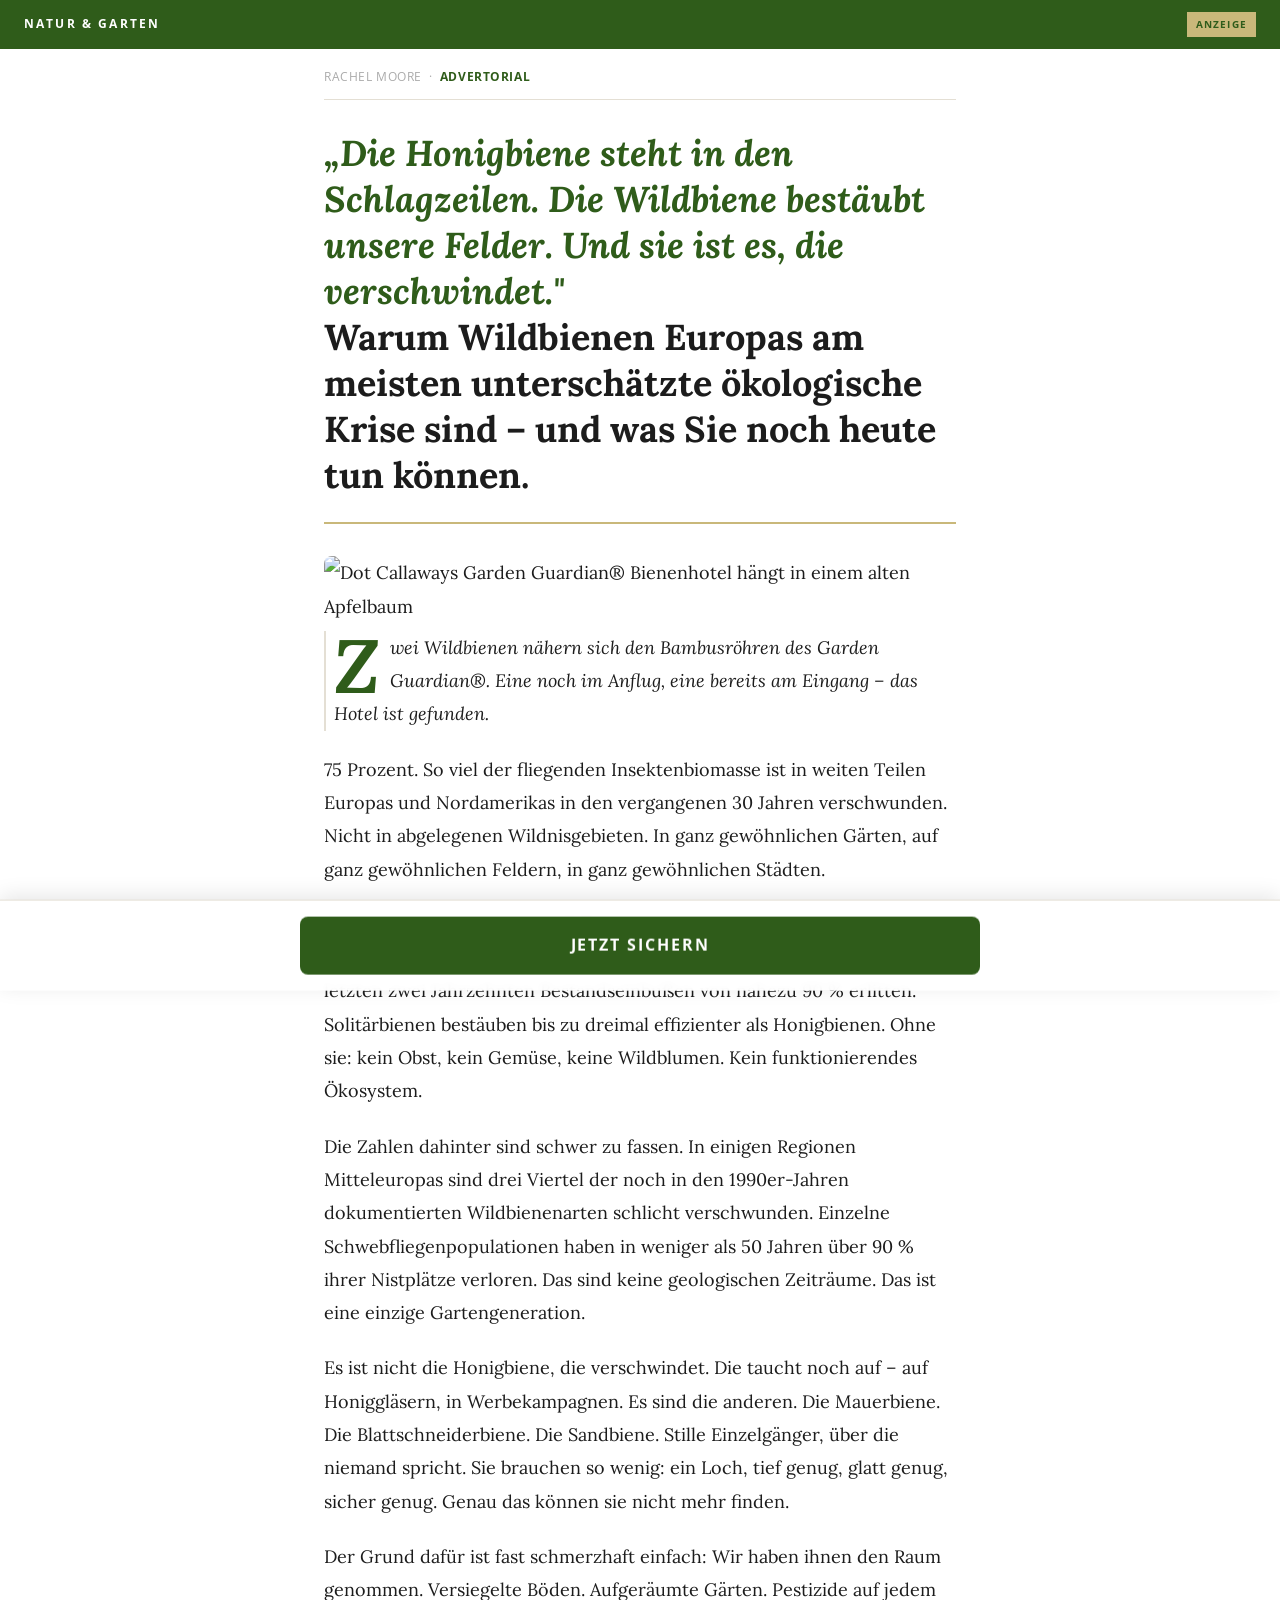
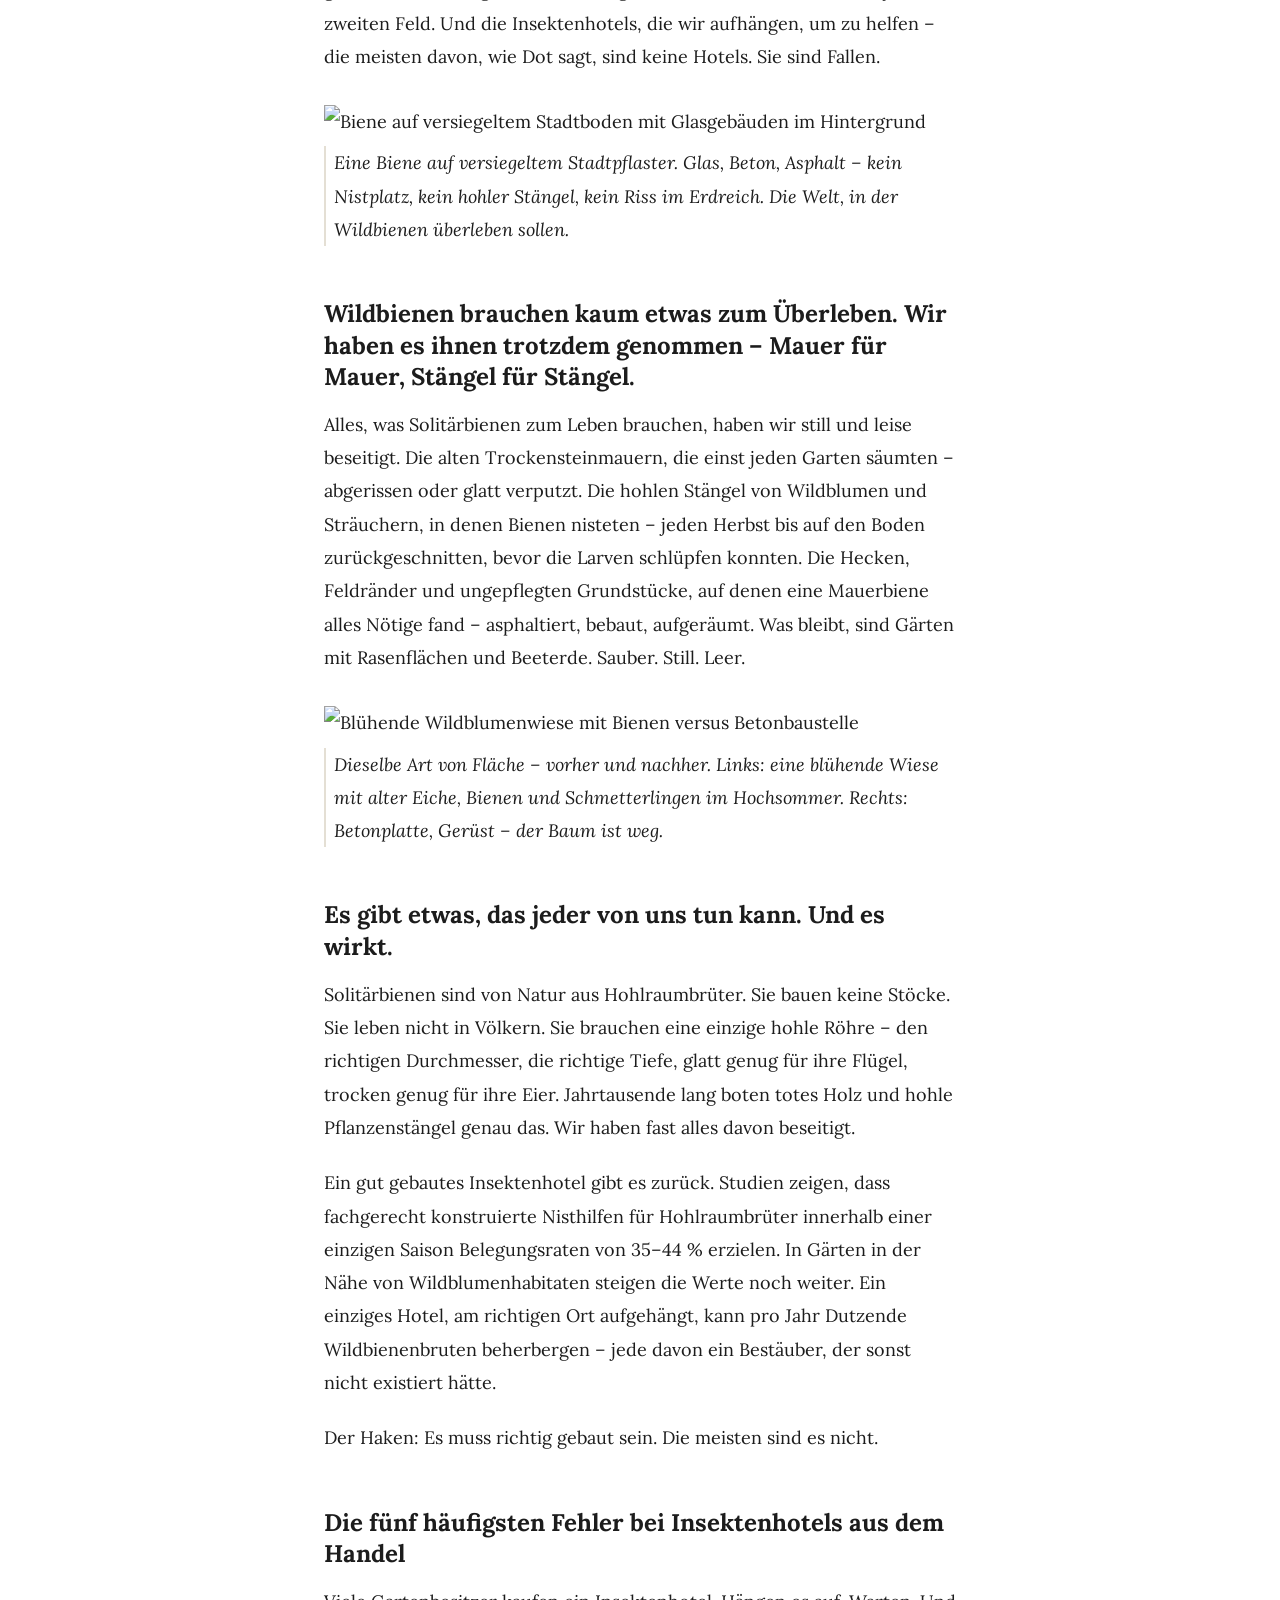
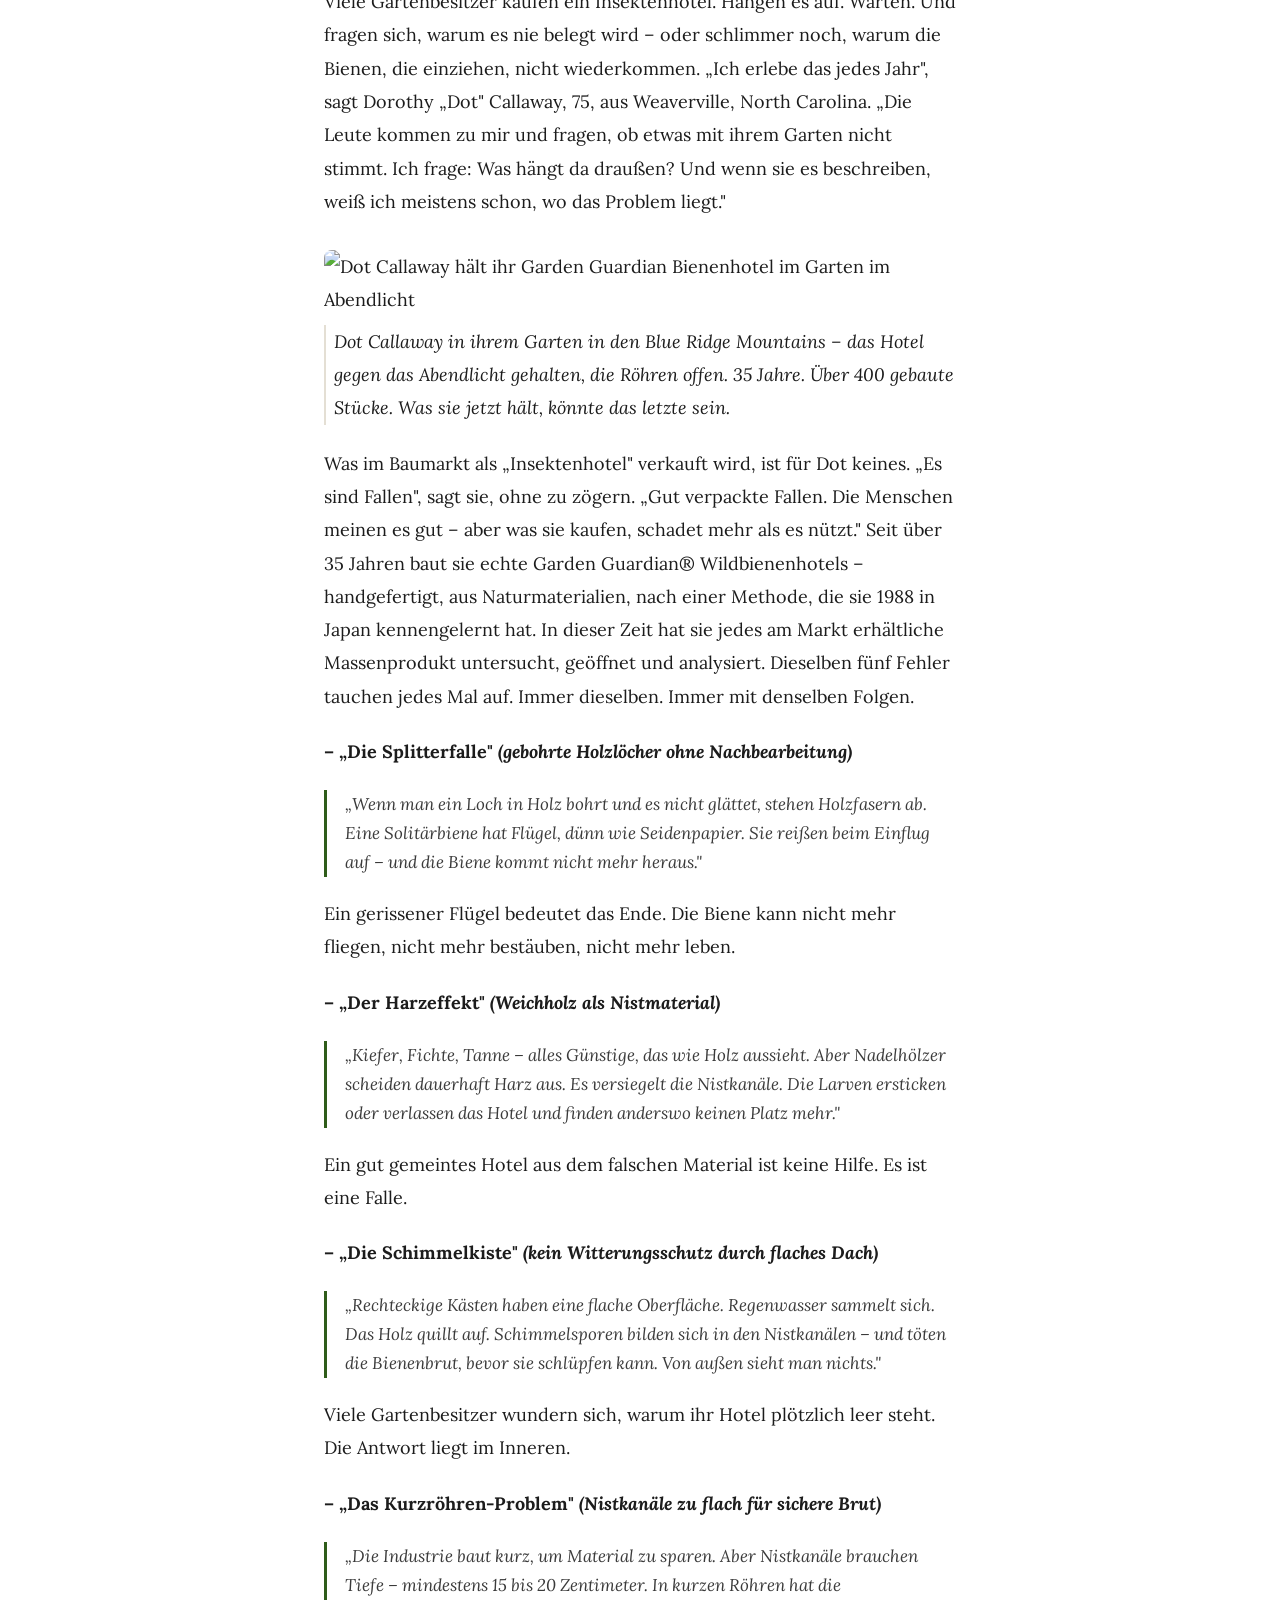
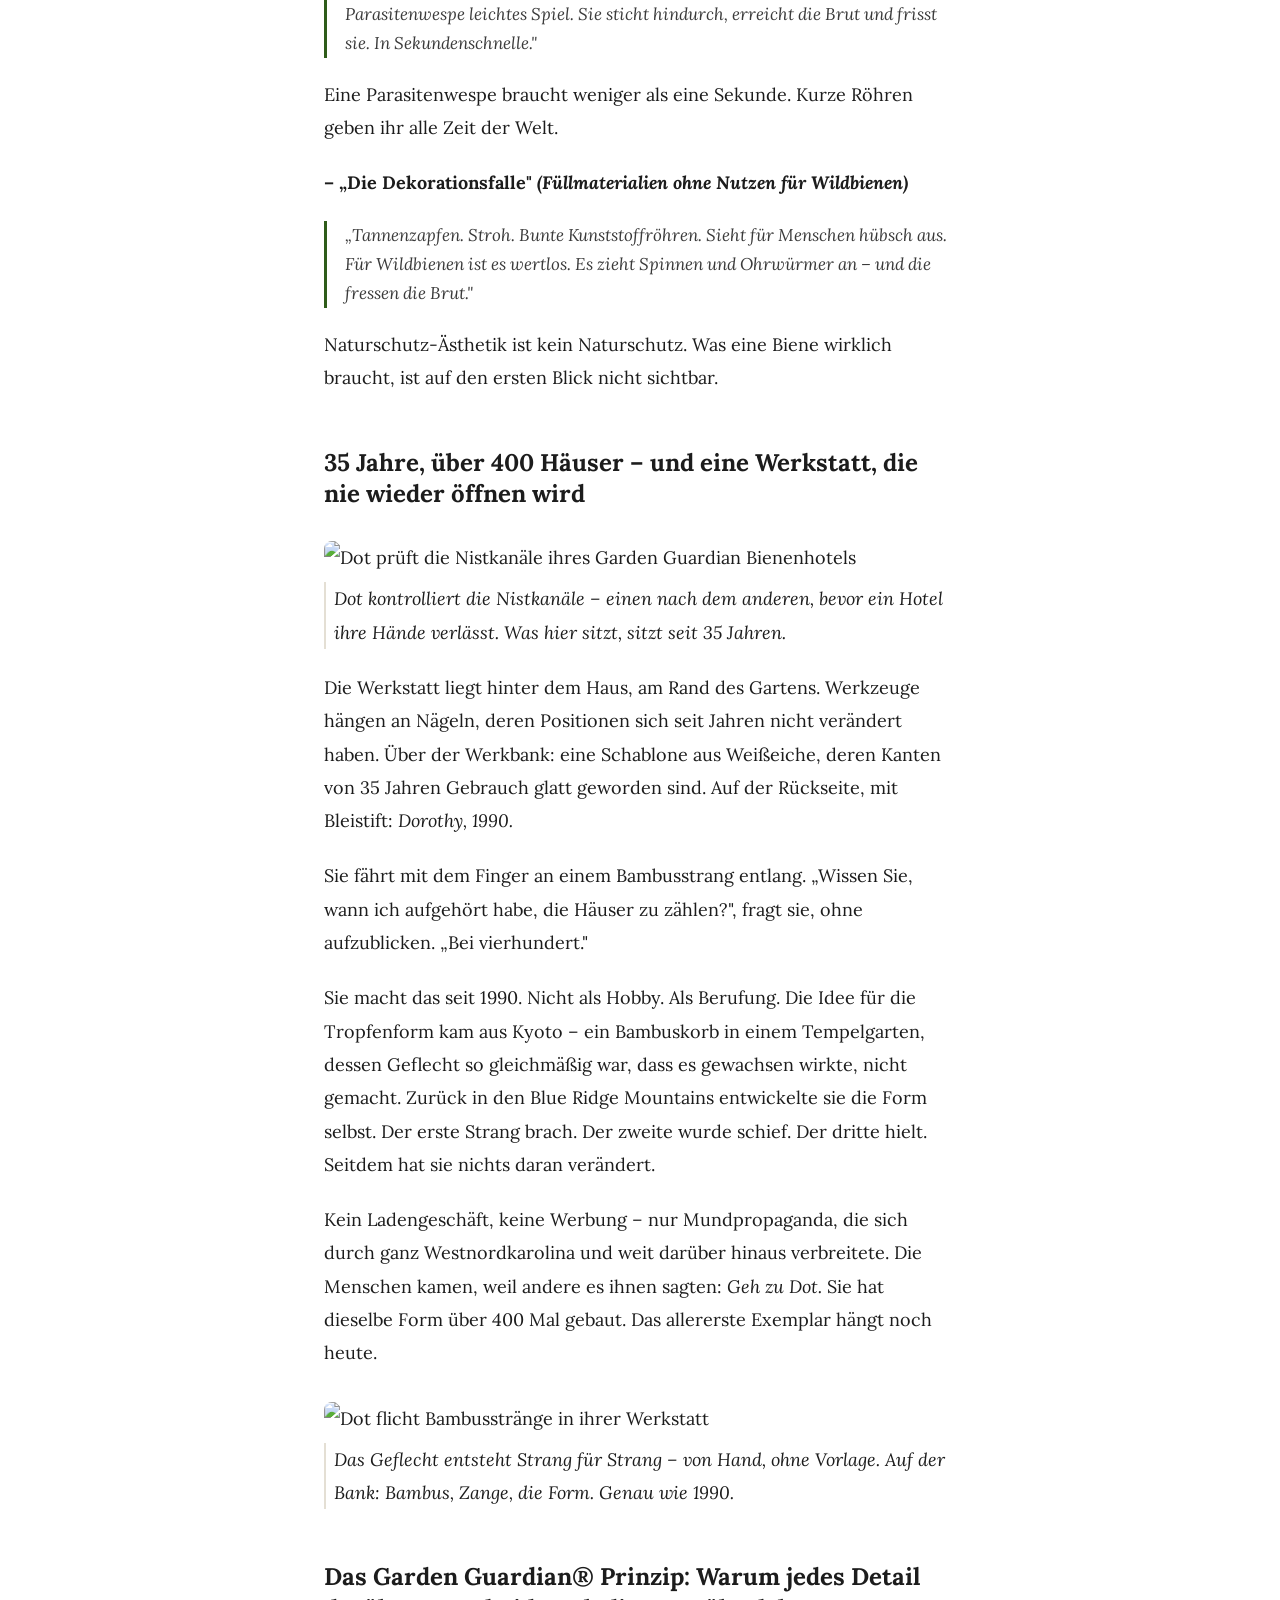
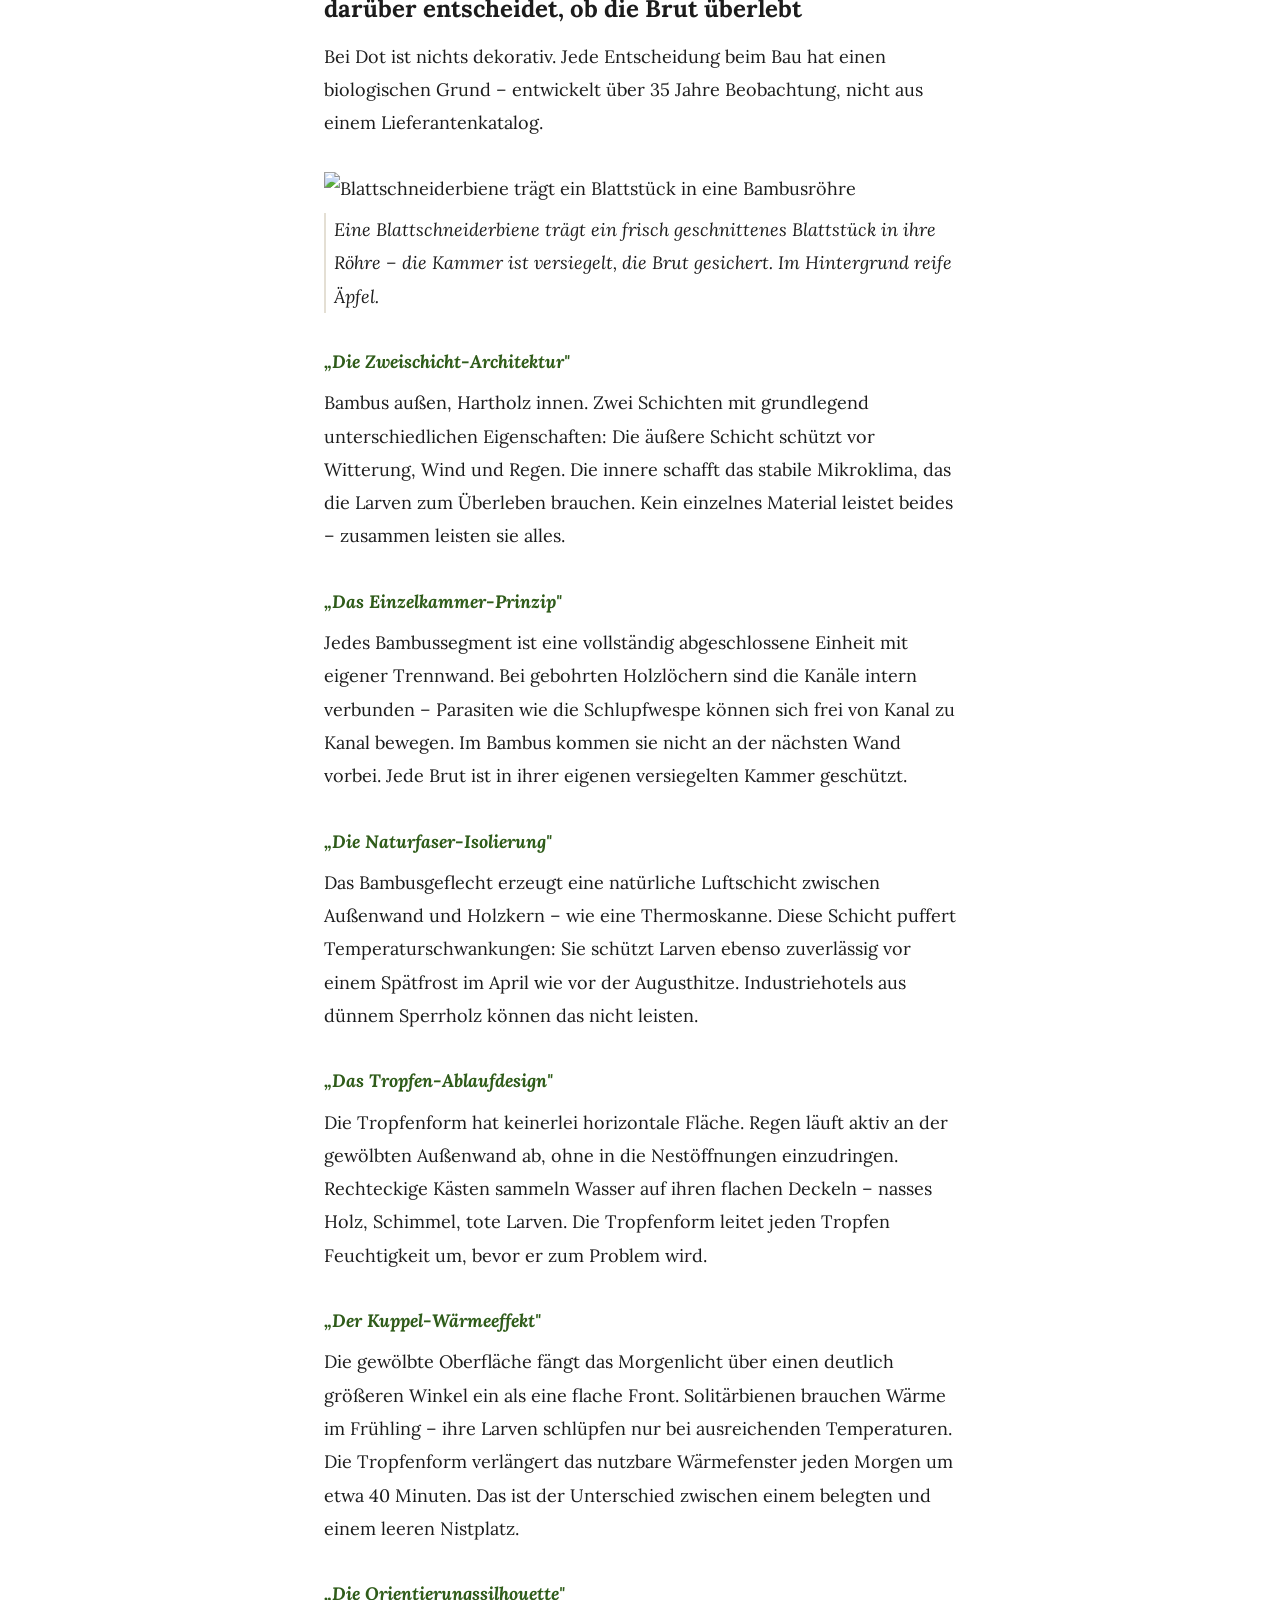
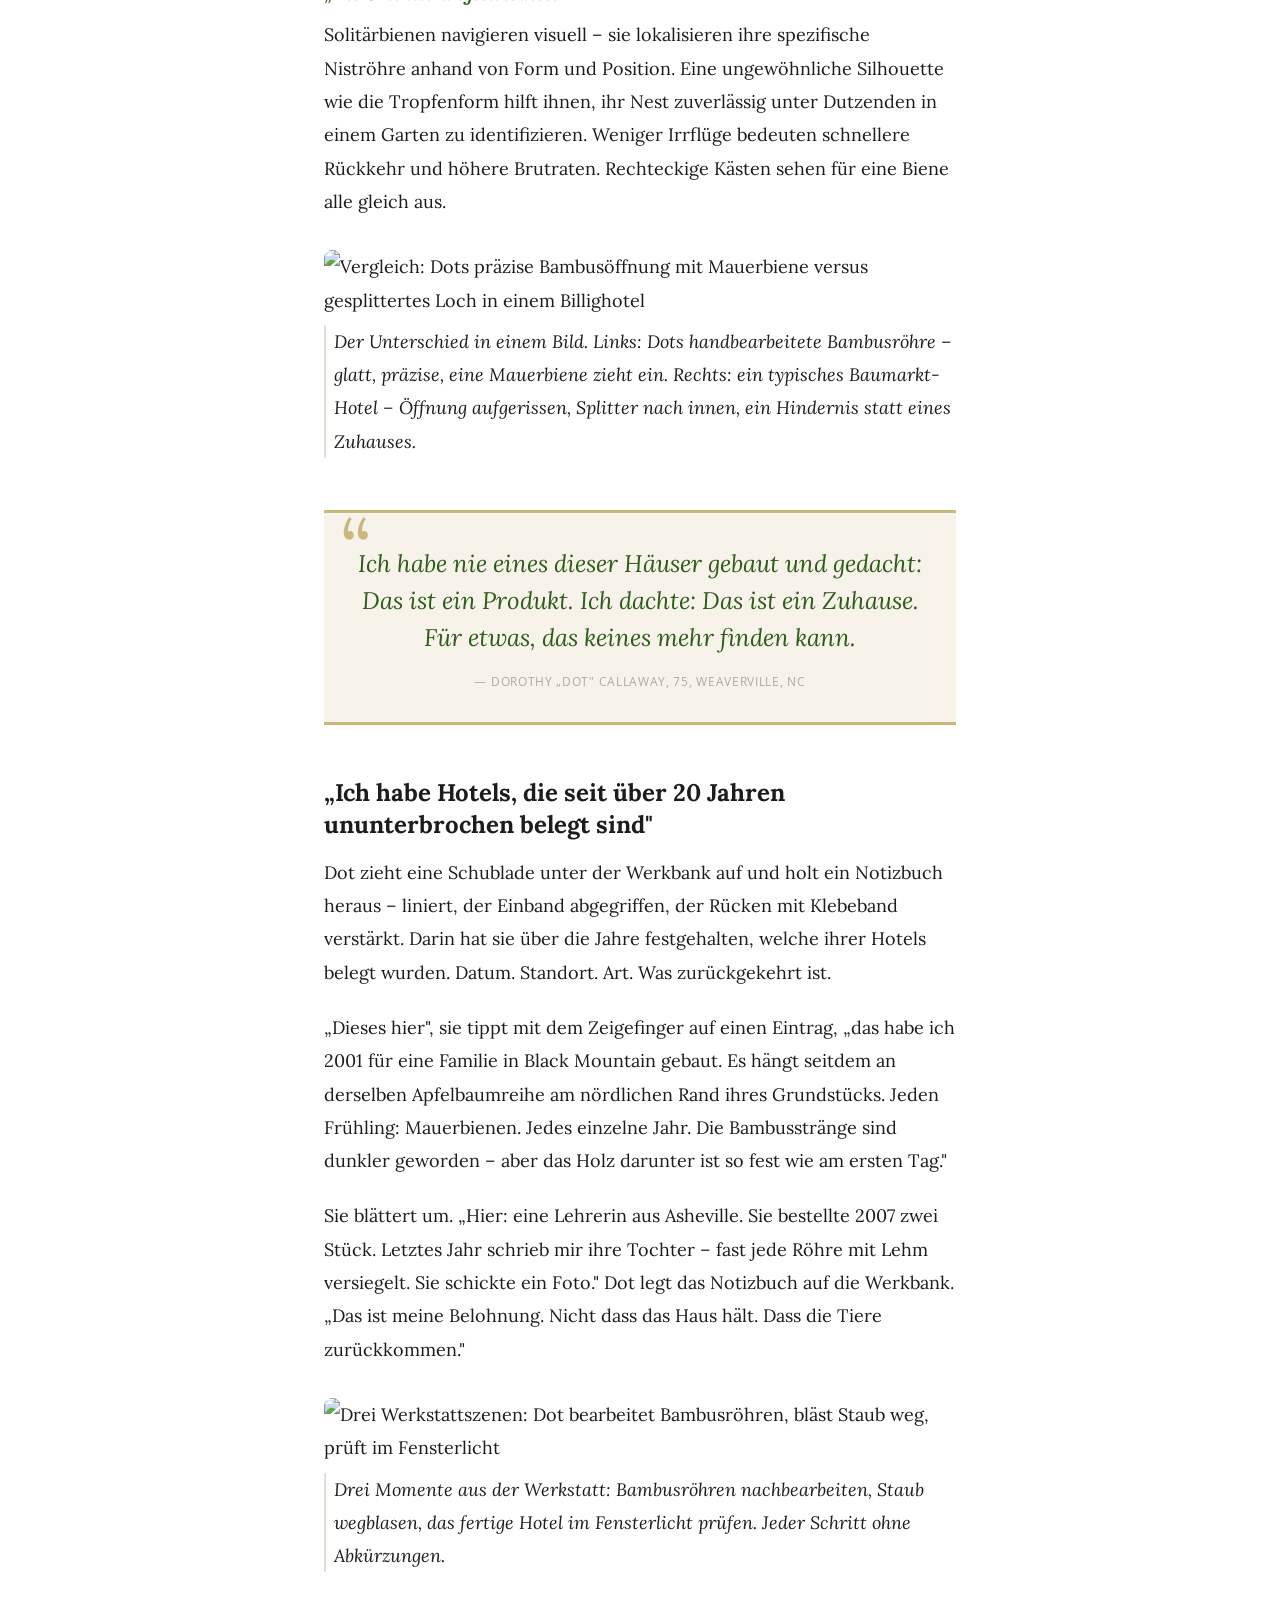
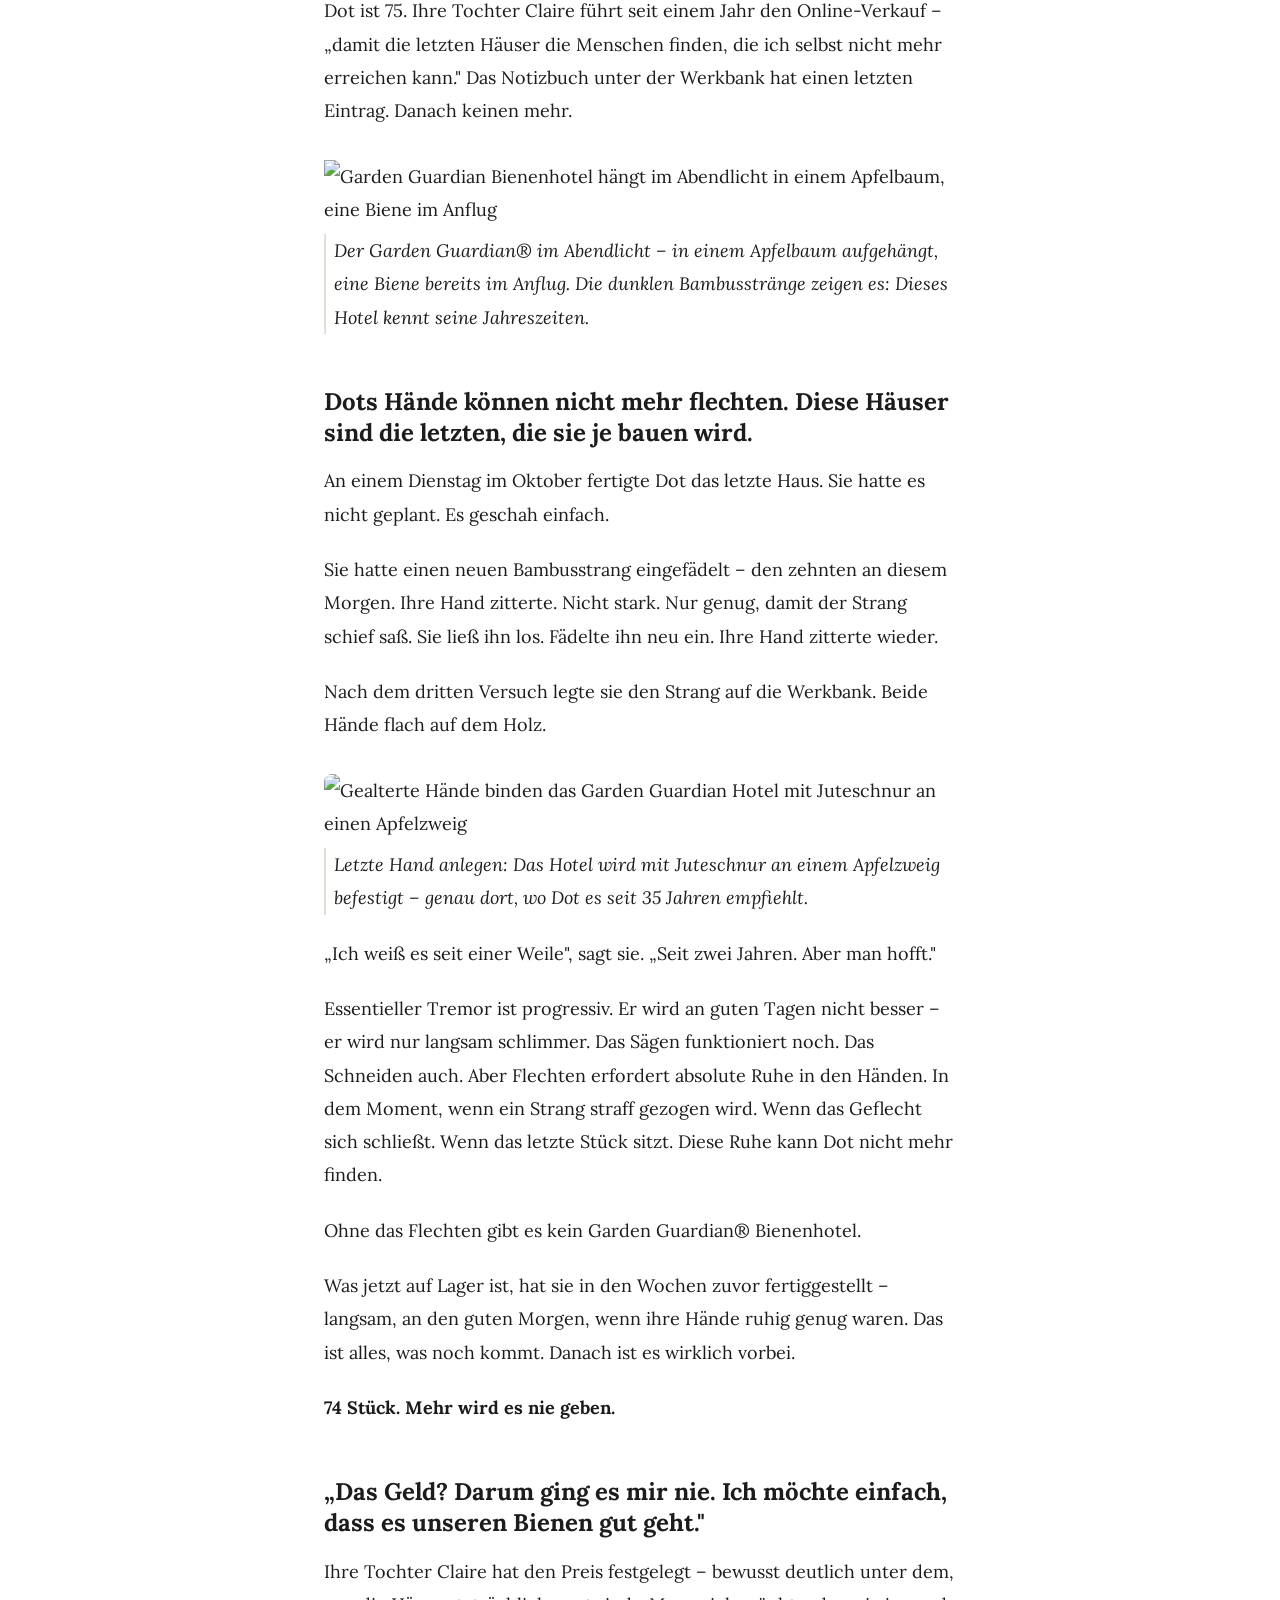
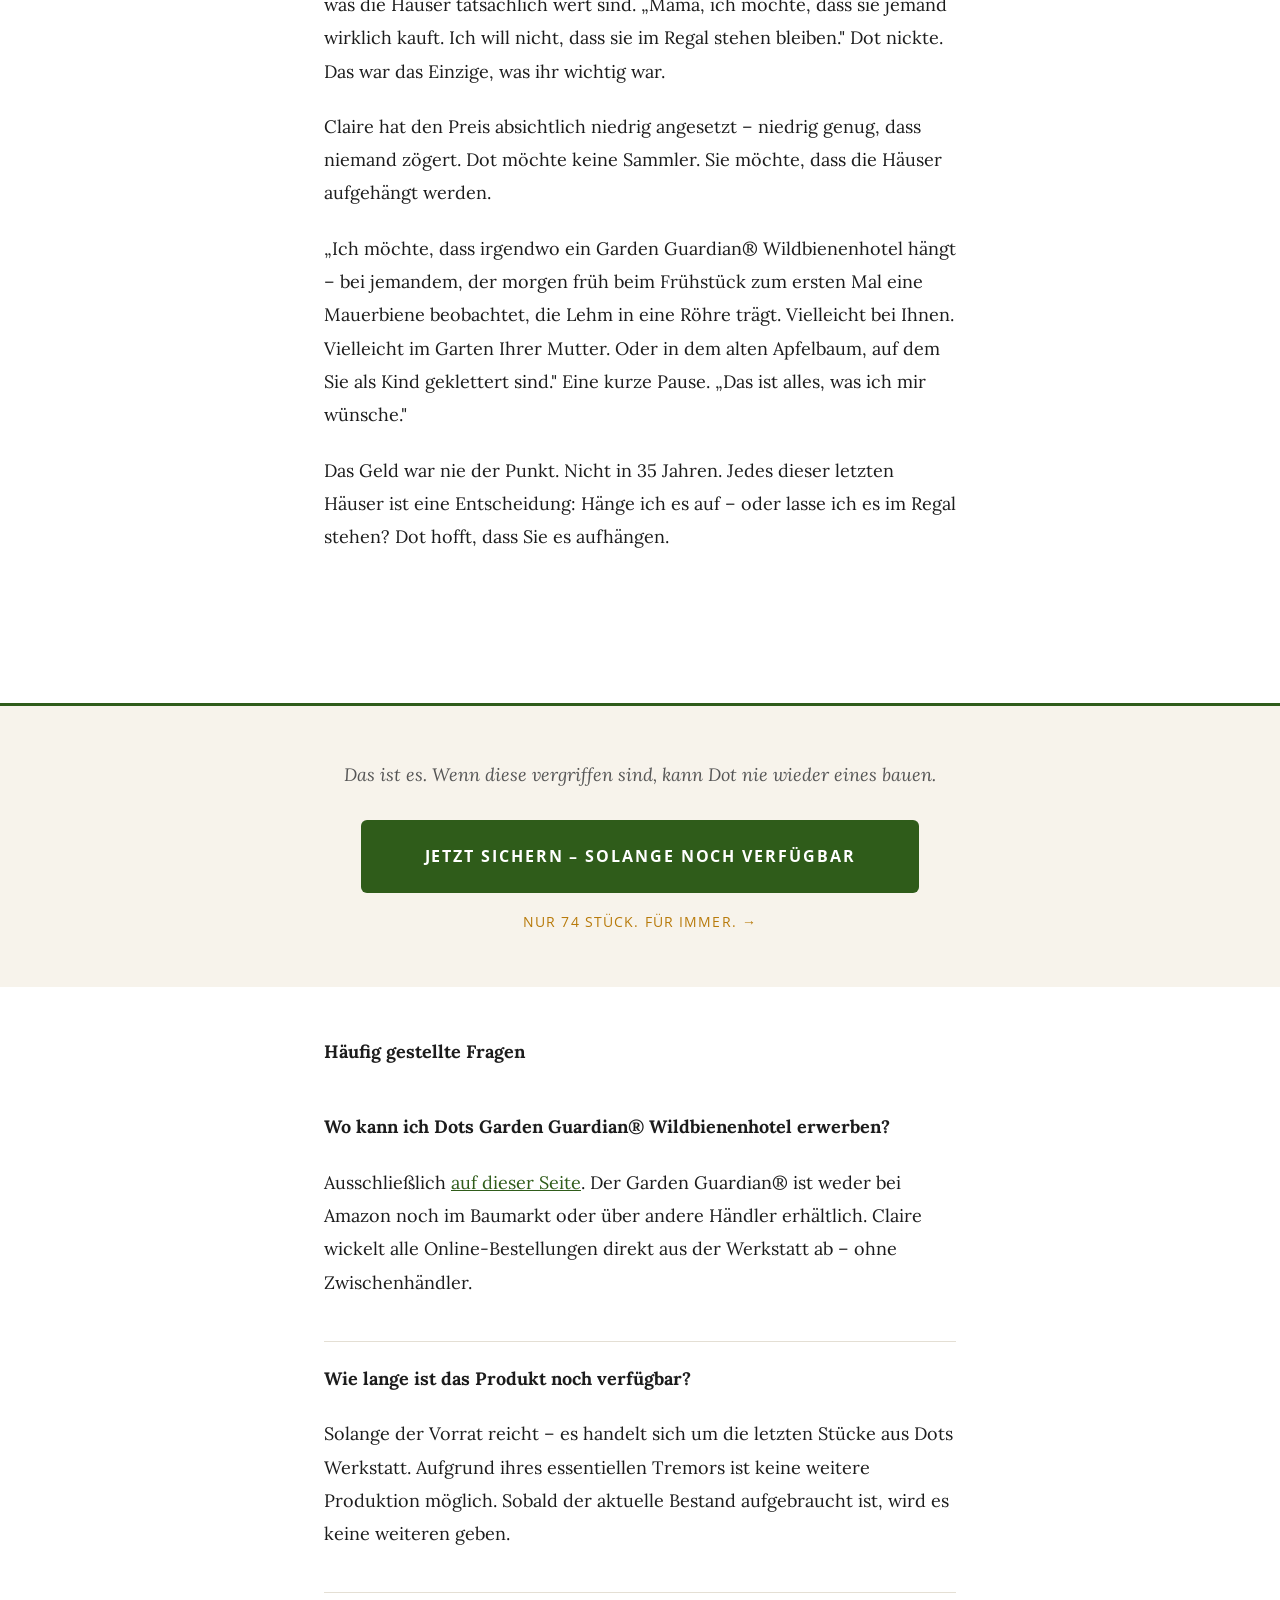
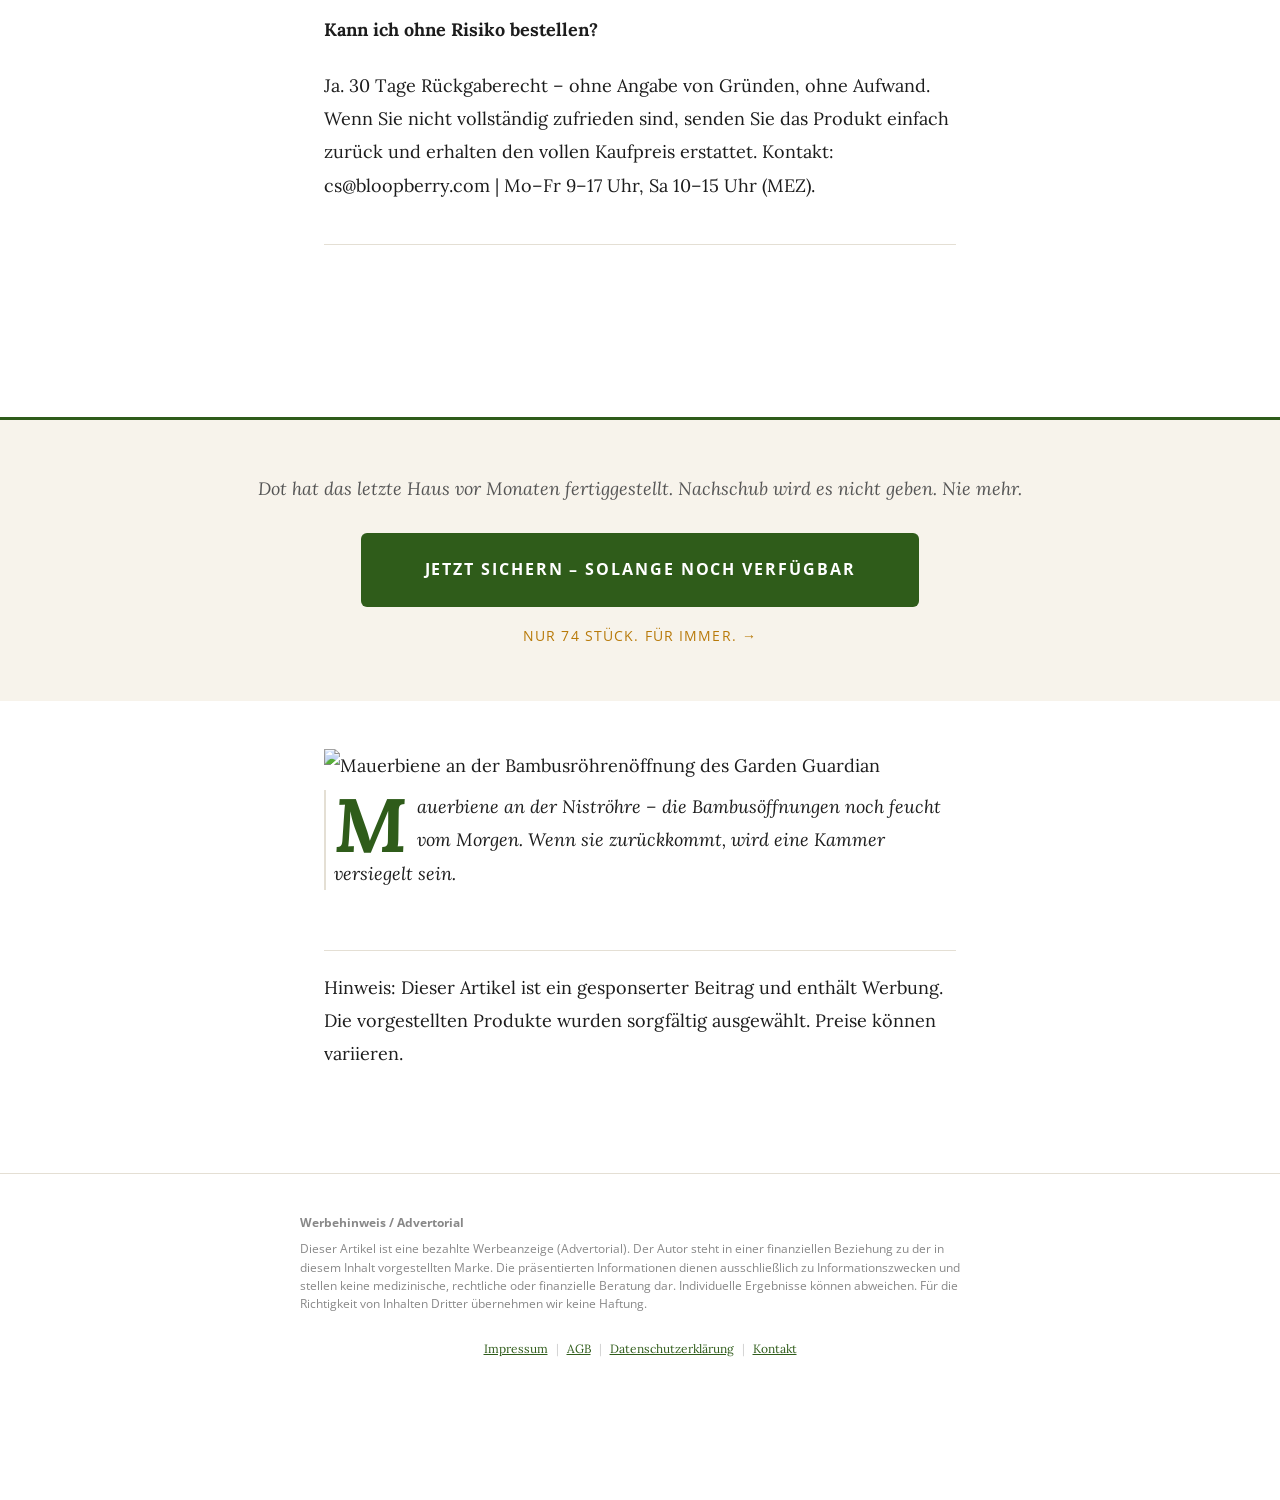
==== de.html @ 95a67bac "Create de.html" ====
<!DOCTYPE html>
<html lang="de">
<head>
  <meta charset="UTF-8">
  <meta name="viewport" content="width=device-width, initial-scale=1.0">
  <title>Dorothys Bienenhotel</title>
  <meta name="description" content="Warum Wildbienen Europas am meisten unterschätzte ökologische Krise sind – und was Sie noch heute tun können.">

  <!-- Google Fonts -->
  <link rel="preconnect" href="https://fonts.googleapis.com">
  <link rel="preconnect" href="https://fonts.gstatic.com" crossorigin>
  <link href="https://fonts.googleapis.com/css2?family=Lora:ital,wght@0,400;0,600;0,700;1,400&family=Open+Sans:wght@400;600;700&display=swap" rel="stylesheet">

  <!-- Stylesheet -->
  <link rel="stylesheet" href="css/main.css">

  <!--Optional, send client hints to get accurate device data-->
<meta http-equiv="delegate-ch" content="sec-ch-ua https://track.healthdeepinsight.com; sec-ch-ua-mobile https://track.healthdeepinsight.com; sec-ch-ua-arch https://track.healthdeepinsight.com; sec-ch-ua-model https://track.healthdeepinsight.com; sec-ch-ua-platform https://track.healthdeepinsight.com; sec-ch-ua-platform-version https://track.healthdeepinsight.com; sec-ch-ua-bitness https://track.healthdeepinsight.com; sec-ch-ua-full-version-list https://track.healthdeepinsight.com; sec-ch-ua-full-version https://track.healthdeepinsight.com" />

<!-- MaxConv Tracking Script Base Code-->
<script>!function(w,d,o,n,c){w[o]=w[o]||function(){(w[o].q=w[o].q||[]).push(arguments)};var s=d.createElement(n),t=d.getElementsByTagName(n)[0];s.async=!0;s.defer=!0;s.src="https://track.healthdeepinsight.com/t/t.js";t.parentNode.insertBefore(s,t);}(window,document,"maxconv","script");</script>
<noscript><link rel="stylesheet" href="https://track.healthdeepinsight.com/t/t.css?mc_ns=1" /></noscript>
<!-- End MaxConv Tracking Script Base Code-->
  
</head>
<body>

  <!-- Publication Header -->
  <header class="pub-header">
    <span class="pub-name">Natur &amp; Garten</span>
    <span class="pub-anzeige">Anzeige</span>
  </header>

  <!-- Main Article -->
  <article class="adv-wrap">

    <!-- Meta/Byline -->
    <div class="adv-meta">
      Rachel Moore &nbsp;·&nbsp; <span>Advertorial</span>
    </div>

    <!-- H1 Headline -->
    <h1 class="adv-h1">
      <span class="quote-part">„Die Honigbiene steht in den Schlagzeilen. Die Wildbiene bestäubt unsere Felder. Und sie ist es, die verschwindet."</span><br>
      Warum Wildbienen Europas am meisten unterschätzte ökologische Krise sind – und was Sie noch heute tun können.
    </h1>

    <!-- Hero Image -->
    <img src="images/hero.png" alt="Dot Callaways Garden Guardian® Bienenhotel hängt in einem alten Apfelbaum" class="rounded">
    <p class="img-caption">Zwei Wildbienen nähern sich den Bambusröhren des Garden Guardian®. Eine noch im Anflug, eine bereits am Eingang – das Hotel ist gefunden.</p>

    <!-- Problem Section -->
    <p>75 Prozent. So viel der fliegenden Insektenbiomasse ist in weiten Teilen Europas und Nordamerikas in den vergangenen 30 Jahren verschwunden. Nicht in abgelegenen Wildnisgebieten. In ganz gewöhnlichen Gärten, auf ganz gewöhnlichen Feldern, in ganz gewöhnlichen Städten.</p>

    <p>Fast jede vierte heimische Wildbienenart ist inzwischen vom Aussterben bedroht. Die Rostgebänderte Hummel – einst weit verbreitet – hat in den letzten zwei Jahrzehnten Bestandseinbußen von nahezu 90 % erlitten. Solitärbienen bestäuben bis zu dreimal effizienter als Honigbienen. Ohne sie: kein Obst, kein Gemüse, keine Wildblumen. Kein funktionierendes Ökosystem.</p>

    <p>Die Zahlen dahinter sind schwer zu fassen. In einigen Regionen Mitteleuropas sind drei Viertel der noch in den 1990er-Jahren dokumentierten Wildbienenarten schlicht verschwunden. Einzelne Schwebfliegenpopulationen haben in weniger als 50 Jahren über 90 % ihrer Nistplätze verloren. Das sind keine geologischen Zeiträume. Das ist eine einzige Gartengeneration.</p>

    <p>Es ist nicht die Honigbiene, die verschwindet. Die taucht noch auf – auf Honiggläsern, in Werbekampagnen. Es sind die anderen. Die Mauerbiene. Die Blattschneiderbiene. Die Sandbiene. Stille Einzelgänger, über die niemand spricht. Sie brauchen so wenig: ein Loch, tief genug, glatt genug, sicher genug. Genau das können sie nicht mehr finden.</p>

    <p>Der Grund dafür ist fast schmerzhaft einfach: Wir haben ihnen den Raum genommen. Versiegelte Böden. Aufgeräumte Gärten. Pestizide auf jedem zweiten Feld. Und die Insektenhotels, die wir aufhängen, um zu helfen – die meisten davon, wie Dot sagt, sind keine Hotels. Sie sind Fallen.</p>

    <img src="images/bee_on_pavement.png" alt="Biene auf versiegeltem Stadtboden mit Glasgebäuden im Hintergrund">
    <p class="img-caption">Eine Biene auf versiegeltem Stadtpflaster. Glas, Beton, Asphalt – kein Nistplatz, kein hohler Stängel, kein Riss im Erdreich. Die Welt, in der Wildbienen überleben sollen.</p>

    <!-- Section: Habitat Loss -->
    <h2>Wildbienen brauchen kaum etwas zum Überleben. Wir haben es ihnen trotzdem genommen – Mauer für Mauer, Stängel für Stängel.</h2>

    <p>Alles, was Solitärbienen zum Leben brauchen, haben wir still und leise beseitigt. Die alten Trockensteinmauern, die einst jeden Garten säumten – abgerissen oder glatt verputzt. Die hohlen Stängel von Wildblumen und Sträuchern, in denen Bienen nisteten – jeden Herbst bis auf den Boden zurückgeschnitten, bevor die Larven schlüpfen konnten. Die Hecken, Feldränder und ungepflegten Grundstücke, auf denen eine Mauerbiene alles Nötige fand – asphaltiert, bebaut, aufgeräumt. Was bleibt, sind Gärten mit Rasenflächen und Beeterde. Sauber. Still. Leer.</p>

    <img src="images/meadow_vs_concrete.png" alt="Blühende Wildblumenwiese mit Bienen versus Betonbaustelle">
    <p class="img-caption">Dieselbe Art von Fläche – vorher und nachher. Links: eine blühende Wiese mit alter Eiche, Bienen und Schmetterlingen im Hochsommer. Rechts: Betonplatte, Gerüst – der Baum ist weg.</p>

    <h2>Es gibt etwas, das jeder von uns tun kann. Und es wirkt.</h2>

    <p>Solitärbienen sind von Natur aus Hohlraumbrüter. Sie bauen keine Stöcke. Sie leben nicht in Völkern. Sie brauchen eine einzige hohle Röhre – den richtigen Durchmesser, die richtige Tiefe, glatt genug für ihre Flügel, trocken genug für ihre Eier. Jahrtausende lang boten totes Holz und hohle Pflanzenstängel genau das. Wir haben fast alles davon beseitigt.</p>

    <p>Ein gut gebautes Insektenhotel gibt es zurück. Studien zeigen, dass fachgerecht konstruierte Nisthilfen für Hohlraumbrüter innerhalb einer einzigen Saison Belegungsraten von 35–44 % erzielen. In Gärten in der Nähe von Wildblumenhabitaten steigen die Werte noch weiter. Ein einziges Hotel, am richtigen Ort aufgehängt, kann pro Jahr Dutzende Wildbienenbruten beherbergen – jede davon ein Bestäuber, der sonst nicht existiert hätte.</p>

    <p>Der Haken: Es muss richtig gebaut sein. Die meisten sind es nicht.</p>

    <h2>Die fünf häufigsten Fehler bei Insektenhotels aus dem Handel</h2>

    <p>Viele Gartenbesitzer kaufen ein Insektenhotel. Hängen es auf. Warten. Und fragen sich, warum es nie belegt wird – oder schlimmer noch, warum die Bienen, die einziehen, nicht wiederkommen. „Ich erlebe das jedes Jahr", sagt Dorothy „Dot" Callaway, 75, aus Weaverville, North Carolina. „Die Leute kommen zu mir und fragen, ob etwas mit ihrem Garten nicht stimmt. Ich frage: Was hängt da draußen? Und wenn sie es beschreiben, weiß ich meistens schon, wo das Problem liegt."</p>

    <img src="images/dot_with_hotel.png" alt="Dot Callaway hält ihr Garden Guardian Bienenhotel im Garten im Abendlicht" class="rounded">
    <p class="img-caption">Dot Callaway in ihrem Garten in den Blue Ridge Mountains – das Hotel gegen das Abendlicht gehalten, die Röhren offen. 35 Jahre. Über 400 gebaute Stücke. Was sie jetzt hält, könnte das letzte sein.</p>

    <p>Was im Baumarkt als „Insektenhotel" verkauft wird, ist für Dot keines. „Es sind Fallen", sagt sie, ohne zu zögern. „Gut verpackte Fallen. Die Menschen meinen es gut – aber was sie kaufen, schadet mehr als es nützt." Seit über 35 Jahren baut sie echte Garden Guardian® Wildbienenhotels – handgefertigt, aus Naturmaterialien, nach einer Methode, die sie 1988 in Japan kennengelernt hat. In dieser Zeit hat sie jedes am Markt erhältliche Massenprodukt untersucht, geöffnet und analysiert. Dieselben fünf Fehler tauchen jedes Mal auf. Immer dieselben. Immer mit denselben Folgen.</p>

    <p><strong>– „Die Splitterfalle" <em>(gebohrte Holzlöcher ohne Nachbearbeitung)</em></strong></p>
    <blockquote>„Wenn man ein Loch in Holz bohrt und es nicht glättet, stehen Holzfasern ab. Eine Solitärbiene hat Flügel, dünn wie Seidenpapier. Sie reißen beim Einflug auf – und die Biene kommt nicht mehr heraus."</blockquote>
    <p>Ein gerissener Flügel bedeutet das Ende. Die Biene kann nicht mehr fliegen, nicht mehr bestäuben, nicht mehr leben.</p>

    <p><strong>– „Der Harzeffekt" <em>(Weichholz als Nistmaterial)</em></strong></p>
    <blockquote>„Kiefer, Fichte, Tanne – alles Günstige, das wie Holz aussieht. Aber Nadelhölzer scheiden dauerhaft Harz aus. Es versiegelt die Nistkanäle. Die Larven ersticken oder verlassen das Hotel und finden anderswo keinen Platz mehr."</blockquote>
    <p>Ein gut gemeintes Hotel aus dem falschen Material ist keine Hilfe. Es ist eine Falle.</p>

    <p><strong>– „Die Schimmelkiste" <em>(kein Witterungsschutz durch flaches Dach)</em></strong></p>
    <blockquote>„Rechteckige Kästen haben eine flache Oberfläche. Regenwasser sammelt sich. Das Holz quillt auf. Schimmelsporen bilden sich in den Nistkanälen – und töten die Bienenbrut, bevor sie schlüpfen kann. Von außen sieht man nichts."</blockquote>
    <p>Viele Gartenbesitzer wundern sich, warum ihr Hotel plötzlich leer steht. Die Antwort liegt im Inneren.</p>

    <p><strong>– „Das Kurzröhren-Problem" <em>(Nistkanäle zu flach für sichere Brut)</em></strong></p>
    <blockquote>„Die Industrie baut kurz, um Material zu sparen. Aber Nistkanäle brauchen Tiefe – mindestens 15 bis 20 Zentimeter. In kurzen Röhren hat die Parasitenwespe leichtes Spiel. Sie sticht hindurch, erreicht die Brut und frisst sie. In Sekundenschnelle."</blockquote>
    <p>Eine Parasitenwespe braucht weniger als eine Sekunde. Kurze Röhren geben ihr alle Zeit der Welt.</p>

    <p><strong>– „Die Dekorationsfalle" <em>(Füllmaterialien ohne Nutzen für Wildbienen)</em></strong></p>
    <blockquote>„Tannenzapfen. Stroh. Bunte Kunststoffröhren. Sieht für Menschen hübsch aus. Für Wildbienen ist es wertlos. Es zieht Spinnen und Ohrwürmer an – und die fressen die Brut."</blockquote>
    <p>Naturschutz-Ästhetik ist kein Naturschutz. Was eine Biene wirklich braucht, ist auf den ersten Blick nicht sichtbar.</p>

    <!-- Character Introduction -->
    <h2>35 Jahre, über 400 Häuser – und eine Werkstatt, die nie wieder öffnen wird</h2>

    <img src="images/dot_inspects_tubes.png" alt="Dot prüft die Nistkanäle ihres Garden Guardian Bienenhotels" class="rounded">
    <p class="img-caption">Dot kontrolliert die Nistkanäle – einen nach dem anderen, bevor ein Hotel ihre Hände verlässt. Was hier sitzt, sitzt seit 35 Jahren.</p>

    <p>Die Werkstatt liegt hinter dem Haus, am Rand des Gartens. Werkzeuge hängen an Nägeln, deren Positionen sich seit Jahren nicht verändert haben. Über der Werkbank: eine Schablone aus Weißeiche, deren Kanten von 35 Jahren Gebrauch glatt geworden sind. Auf der Rückseite, mit Bleistift: <em>Dorothy, 1990.</em></p>

    <p>Sie fährt mit dem Finger an einem Bambusstrang entlang. „Wissen Sie, wann ich aufgehört habe, die Häuser zu zählen?", fragt sie, ohne aufzublicken. „Bei vierhundert."</p>

    <p>Sie macht das seit 1990. Nicht als Hobby. Als Berufung. Die Idee für die Tropfenform kam aus Kyoto – ein Bambuskorb in einem Tempelgarten, dessen Geflecht so gleichmäßig war, dass es gewachsen wirkte, nicht gemacht. Zurück in den Blue Ridge Mountains entwickelte sie die Form selbst. Der erste Strang brach. Der zweite wurde schief. Der dritte hielt. Seitdem hat sie nichts daran verändert.</p>

    <p>Kein Ladengeschäft, keine Werbung – nur Mundpropaganda, die sich durch ganz Westnordkarolina und weit darüber hinaus verbreitete. Die Menschen kamen, weil andere es ihnen sagten: <em>Geh zu Dot.</em> Sie hat dieselbe Form über 400 Mal gebaut. Das allererste Exemplar hängt noch heute.</p>

    <img src="images/dot_braiding.png" alt="Dot flicht Bambusstränge in ihrer Werkstatt" class="rounded">
    <p class="img-caption">Das Geflecht entsteht Strang für Strang – von Hand, ohne Vorlage. Auf der Bank: Bambus, Zange, die Form. Genau wie 1990.</p>

    <!-- Garden Guardian Principle -->
    <h2>Das Garden Guardian® Prinzip: Warum jedes Detail darüber entscheidet, ob die Brut überlebt</h2>

    <p>Bei Dot ist nichts dekorativ. Jede Entscheidung beim Bau hat einen biologischen Grund – entwickelt über 35 Jahre Beobachtung, nicht aus einem Lieferantenkatalog.</p>

    <img src="images/leafcutter_bee.png" alt="Blattschneiderbiene trägt ein Blattstück in eine Bambusröhre">
    <p class="img-caption">Eine Blattschneiderbiene trägt ein frisch geschnittenes Blattstück in ihre Röhre – die Kammer ist versiegelt, die Brut gesichert. Im Hintergrund reife Äpfel.</p>

    <h3>„Die Zweischicht-Architektur"</h3>
    <p>Bambus außen, Hartholz innen. Zwei Schichten mit grundlegend unterschiedlichen Eigenschaften: Die äußere Schicht schützt vor Witterung, Wind und Regen. Die innere schafft das stabile Mikroklima, das die Larven zum Überleben brauchen. Kein einzelnes Material leistet beides – zusammen leisten sie alles.</p>

    <h3>„Das Einzelkammer-Prinzip"</h3>
    <p>Jedes Bambussegment ist eine vollständig abgeschlossene Einheit mit eigener Trennwand. Bei gebohrten Holzlöchern sind die Kanäle intern verbunden – Parasiten wie die Schlupfwespe können sich frei von Kanal zu Kanal bewegen. Im Bambus kommen sie nicht an der nächsten Wand vorbei. Jede Brut ist in ihrer eigenen versiegelten Kammer geschützt.</p>

    <h3>„Die Naturfaser-Isolierung"</h3>
    <p>Das Bambusgeflecht erzeugt eine natürliche Luftschicht zwischen Außenwand und Holzkern – wie eine Thermoskanne. Diese Schicht puffert Temperaturschwankungen: Sie schützt Larven ebenso zuverlässig vor einem Spätfrost im April wie vor der Augusthitze. Industriehotels aus dünnem Sperrholz können das nicht leisten.</p>

    <h3>„Das Tropfen-Ablaufdesign"</h3>
    <p>Die Tropfenform hat keinerlei horizontale Fläche. Regen läuft aktiv an der gewölbten Außenwand ab, ohne in die Nestöffnungen einzudringen. Rechteckige Kästen sammeln Wasser auf ihren flachen Deckeln – nasses Holz, Schimmel, tote Larven. Die Tropfenform leitet jeden Tropfen Feuchtigkeit um, bevor er zum Problem wird.</p>

    <h3>„Der Kuppel-Wärmeeffekt"</h3>
    <p>Die gewölbte Oberfläche fängt das Morgenlicht über einen deutlich größeren Winkel ein als eine flache Front. Solitärbienen brauchen Wärme im Frühling – ihre Larven schlüpfen nur bei ausreichenden Temperaturen. Die Tropfenform verlängert das nutzbare Wärmefenster jeden Morgen um etwa 40 Minuten. Das ist der Unterschied zwischen einem belegten und einem leeren Nistplatz.</p>

    <h3>„Die Orientierungssilhouette"</h3>
    <p>Solitärbienen navigieren visuell – sie lokalisieren ihre spezifische Niströhre anhand von Form und Position. Eine ungewöhnliche Silhouette wie die Tropfenform hilft ihnen, ihr Nest zuverlässig unter Dutzenden in einem Garten zu identifizieren. Weniger Irrflüge bedeuten schnellere Rückkehr und höhere Brutraten. Rechteckige Kästen sehen für eine Biene alle gleich aus.</p>

    <img src="images/comparison_tubes.png" alt="Vergleich: Dots präzise Bambusöffnung mit Mauerbiene versus gesplittertes Loch in einem Billighotel" class="rounded">
    <p class="img-caption">Der Unterschied in einem Bild. Links: Dots handbearbeitete Bambusröhre – glatt, präzise, eine Mauerbiene zieht ein. Rechts: ein typisches Baumarkt-Hotel – Öffnung aufgerissen, Splitter nach innen, ein Hindernis statt eines Zuhauses.</p>

    <!-- Pull Quote -->
    <div class="pull-quote">
      Ich habe nie eines dieser Häuser gebaut und gedacht: Das ist ein Produkt. Ich dachte: Das ist ein Zuhause. Für etwas, das keines mehr finden kann.
      <small>— Dorothy „Dot" Callaway, 75, Weaverville, NC</small>
    </div>

    <!-- Long-term Proof -->
    <h2>„Ich habe Hotels, die seit über 20 Jahren ununterbrochen belegt sind"</h2>

    <p>Dot zieht eine Schublade unter der Werkbank auf und holt ein Notizbuch heraus – liniert, der Einband abgegriffen, der Rücken mit Klebeband verstärkt. Darin hat sie über die Jahre festgehalten, welche ihrer Hotels belegt wurden. Datum. Standort. Art. Was zurückgekehrt ist.</p>

    <p>„Dieses hier", sie tippt mit dem Zeigefinger auf einen Eintrag, „das habe ich 2001 für eine Familie in Black Mountain gebaut. Es hängt seitdem an derselben Apfelbaumreihe am nördlichen Rand ihres Grundstücks. Jeden Frühling: Mauerbienen. Jedes einzelne Jahr. Die Bambusstränge sind dunkler geworden – aber das Holz darunter ist so fest wie am ersten Tag."</p>

    <p>Sie blättert um. „Hier: eine Lehrerin aus Asheville. Sie bestellte 2007 zwei Stück. Letztes Jahr schrieb mir ihre Tochter – fast jede Röhre mit Lehm versiegelt. Sie schickte ein Foto." Dot legt das Notizbuch auf die Werkbank. „Das ist meine Belohnung. Nicht dass das Haus hält. Dass die Tiere zurückkommen."</p>

    <img src="images/three_workshop_scenes.png" alt="Drei Werkstattszenen: Dot bearbeitet Bambusröhren, bläst Staub weg, prüft im Fensterlicht" class="rounded">
    <p class="img-caption">Drei Momente aus der Werkstatt: Bambusröhren nachbearbeiten, Staub wegblasen, das fertige Hotel im Fensterlicht prüfen. Jeder Schritt ohne Abkürzungen.</p>

    <p>Dot ist 75. Ihre Tochter Claire führt seit einem Jahr den Online-Verkauf – „damit die letzten Häuser die Menschen finden, die ich selbst nicht mehr erreichen kann." Das Notizbuch unter der Werkbank hat einen letzten Eintrag. Danach keinen mehr.</p>

    <img src="images/hotel_apple_tree.png" alt="Garden Guardian Bienenhotel hängt im Abendlicht in einem Apfelbaum, eine Biene im Anflug">
    <p class="img-caption">Der Garden Guardian® im Abendlicht – in einem Apfelbaum aufgehängt, eine Biene bereits im Anflug. Die dunklen Bambusstränge zeigen es: Dieses Hotel kennt seine Jahreszeiten.</p>

    <!-- Scarcity -->
    <h2>Dots Hände können nicht mehr flechten. Diese Häuser sind die letzten, die sie je bauen wird.</h2>

    <p>An einem Dienstag im Oktober fertigte Dot das letzte Haus. Sie hatte es nicht geplant. Es geschah einfach.</p>

    <p>Sie hatte einen neuen Bambusstrang eingefädelt – den zehnten an diesem Morgen. Ihre Hand zitterte. Nicht stark. Nur genug, damit der Strang schief saß. Sie ließ ihn los. Fädelte ihn neu ein. Ihre Hand zitterte wieder.</p>

    <p>Nach dem dritten Versuch legte sie den Strang auf die Werkbank. Beide Hände flach auf dem Holz.</p>

    <img src="images/hands_tying_jute.png" alt="Gealterte Hände binden das Garden Guardian Hotel mit Juteschnur an einen Apfelzweig" class="rounded">
    <p class="img-caption">Letzte Hand anlegen: Das Hotel wird mit Juteschnur an einem Apfelzweig befestigt – genau dort, wo Dot es seit 35 Jahren empfiehlt.</p>

    <p>„Ich weiß es seit einer Weile", sagt sie. „Seit zwei Jahren. Aber man hofft."</p>

    <p>Essentieller Tremor ist progressiv. Er wird an guten Tagen nicht besser – er wird nur langsam schlimmer. Das Sägen funktioniert noch. Das Schneiden auch. Aber Flechten erfordert absolute Ruhe in den Händen. In dem Moment, wenn ein Strang straff gezogen wird. Wenn das Geflecht sich schließt. Wenn das letzte Stück sitzt. Diese Ruhe kann Dot nicht mehr finden.</p>

    <p>Ohne das Flechten gibt es kein Garden Guardian® Bienenhotel.</p>

    <p>Was jetzt auf Lager ist, hat sie in den Wochen zuvor fertiggestellt – langsam, an den guten Morgen, wenn ihre Hände ruhig genug waren. Das ist alles, was noch kommt. Danach ist es wirklich vorbei.</p>

    <p><strong>74 Stück. Mehr wird es nie geben.</strong></p>

    <!-- Not About Money -->
    <h2>„Das Geld? Darum ging es mir nie. Ich möchte einfach, dass es unseren Bienen gut geht."</h2>

    <p>Ihre Tochter Claire hat den Preis festgelegt – bewusst deutlich unter dem, was die Häuser tatsächlich wert sind. „Mama, ich möchte, dass sie jemand wirklich kauft. Ich will nicht, dass sie im Regal stehen bleiben." Dot nickte. Das war das Einzige, was ihr wichtig war.</p>

    <p>Claire hat den Preis absichtlich niedrig angesetzt – niedrig genug, dass niemand zögert. Dot möchte keine Sammler. Sie möchte, dass die Häuser aufgehängt werden.</p>

    <p>„Ich möchte, dass irgendwo ein Garden Guardian® Wildbienenhotel hängt – bei jemandem, der morgen früh beim Frühstück zum ersten Mal eine Mauerbiene beobachtet, die Lehm in eine Röhre trägt. Vielleicht bei Ihnen. Vielleicht im Garten Ihrer Mutter. Oder in dem alten Apfelbaum, auf dem Sie als Kind geklettert sind." Eine kurze Pause. „Das ist alles, was ich mir wünsche."</p>

    <p>Das Geld war nie der Punkt. Nicht in 35 Jahren. Jedes dieser letzten Häuser ist eine Entscheidung: Hänge ich es auf – oder lasse ich es im Regal stehen? Dot hofft, dass Sie es aufhängen.</p>

  </article>

  <!-- CTA Block #1 -->
  <div class="cta-block">
    <p class="cta-intro">Das ist es. Wenn diese vergriffen sind, kann Dot nie wieder eines bauen.</p>
    <a href="https://track.healthdeepinsight.com/click" class="cta-btn">Jetzt sichern – solange noch verfügbar</a>
    <span class="cta-sub">Nur 74 Stück. Für immer. →</span>
  </div>

  <!-- FAQ Section -->
  <article class="adv-wrap">
    <div class="faq">
      <p class="faq-title">Häufig gestellte Fragen</p>

      <div class="faq-item">
        <p class="faq-q">Wo kann ich Dots Garden Guardian® Wildbienenhotel erwerben?</p>
        <p class="faq-a">Ausschließlich <a href="https://track.healthdeepinsight.com/click">auf dieser Seite</a>. Der Garden Guardian® ist weder bei Amazon noch im Baumarkt oder über andere Händler erhältlich. Claire wickelt alle Online-Bestellungen direkt aus der Werkstatt ab – ohne Zwischenhändler.</p>
      </div>

      <div class="faq-item">
        <p class="faq-q">Wie lange ist das Produkt noch verfügbar?</p>
        <p class="faq-a">Solange der Vorrat reicht – es handelt sich um die letzten Stücke aus Dots Werkstatt. Aufgrund ihres essentiellen Tremors ist keine weitere Produktion möglich. Sobald der aktuelle Bestand aufgebraucht ist, wird es keine weiteren geben.</p>
      </div>

      <div class="faq-item">
        <p class="faq-q">Kann ich ohne Risiko bestellen?</p>
        <p class="faq-a">Ja. 30 Tage Rückgaberecht – ohne Angabe von Gründen, ohne Aufwand. Wenn Sie nicht vollständig zufrieden sind, senden Sie das Produkt einfach zurück und erhalten den vollen Kaufpreis erstattet. Kontakt: cs@bloopberry.com  |  Mo–Fr 9–17 Uhr, Sa 10–15 Uhr (MEZ).</p>
      </div>
    </div>
  </article>

  <!-- CTA Block #2 -->
  <div class="cta-block">
    <p class="cta-intro">Dot hat das letzte Haus vor Monaten fertiggestellt. Nachschub wird es nicht geben. Nie mehr.</p>
    <a href="https://track.healthdeepinsight.com/click" class="cta-btn">Jetzt sichern – solange noch verfügbar</a>
    <span class="cta-sub">Nur 74 Stück. Für immer. →</span>
  </div>

  <!-- Final Image -->
  <article class="adv-wrap">
    <img src="images/mason_bee_damp_tube.png" alt="Mauerbiene an der Bambusröhrenöffnung des Garden Guardian">
    <p class="img-caption">Mauerbiene an der Niströhre – die Bambusöffnungen noch feucht vom Morgen. Wenn sie zurückkommt, wird eine Kammer versiegelt sein.</p>

    <div class="disclaimer">
      <p>Hinweis: Dieser Artikel ist ein gesponserter Beitrag und enthält Werbung. Die vorgestellten Produkte wurden sorgfältig ausgewählt. Preise können variieren.</p>
    </div>
  </article>

  <!-- Footer -->
  <footer class="advertorial-footer">
    <div class="advertorial-footer__disclaimer">
      <strong>Werbehinweis / Advertorial</strong>
      Dieser Artikel ist eine bezahlte Werbeanzeige (Advertorial). Der Autor steht in einer finanziellen Beziehung zu der in diesem Inhalt vorgestellten Marke. Die präsentierten Informationen dienen ausschließlich zu Informationszwecken und stellen keine medizinische, rechtliche oder finanzielle Beratung dar. Individuelle Ergebnisse können abweichen. Für die Richtigkeit von Inhalten Dritter übernehmen wir keine Haftung.
    </div>
    <nav class="advertorial-footer__links">
      <a href="https://craft-folk.com/policies/contact-information" target="_blank" rel="noopener">Impressum</a>
      <span aria-hidden="true">|</span>
      <a href="https://craft-folk.com/policies/terms-of-service" target="_blank" rel="noopener">AGB</a>
      <span aria-hidden="true">|</span>
      <a href="https://craft-folk.com/policies/privacy-policy" target="_blank" rel="noopener">Datenschutzerklärung</a>
      <span aria-hidden="true">|</span>
      <a href="https://craft-folk.com/pages/contact" target="_blank" rel="noopener">Kontakt</a>
    </nav>
  </footer>

  <!-- Floating CTA -->
  <div class="floating-cta hidden">
    <a href="https://track.healthdeepinsight.com/click">JETZT SICHERN</a>
  </div>

  <!-- Noscript for tracking -->
  <noscript><link rel="stylesheet" href="//track.healthdeepinsight.com/t/t.css?mc_ns=1" /></noscript>

  <!-- JavaScript -->
  <script src="js/index.js"></script>

</body>
</html>
---- css/main.css ----
/* ===== COLOR PALETTE ===== */
:root {
  --forest-green: #2f5c1a;
  --amber: #b87a0a;
  --cream: #f7f3eb;
  --gold-line: #c9b87a;
  --text-dark: #1c1c1c;
  --gray-medium: #888;
  --gray-light: #aaa;
  --border-light: #e4dfd4;
}

/* ===== RESET & BASE ===== */
*, *::before, *::after { box-sizing: border-box; margin: 0; padding: 0; }

html { font-size: 62.5%; }

body {
  font-family: 'Lora', Georgia, serif;
  font-size: 1.8rem;
  line-height: 1.85;
  color: var(--text-dark);
  background: #ffffff;
  padding-bottom: 100px;
}

/* ===== FONTS ===== */
.font-serif { font-family: 'Lora', Georgia, serif; }
.font-sans { font-family: 'Open Sans', sans-serif; }

/* ===== PUBLICATION HEADER ===== */
.pub-header {
  background: var(--forest-green);
  padding: 12px 24px;
  display: flex;
  justify-content: space-between;
  align-items: center;
}

.pub-name {
  font-family: 'Open Sans', sans-serif;
  font-size: 12px;
  font-weight: 700;
  letter-spacing: 0.18em;
  text-transform: uppercase;
  color: #ffffff;
}

.pub-anzeige {
  font-family: 'Open Sans', sans-serif;
  font-size: 10px;
  font-weight: 700;
  letter-spacing: 0.12em;
  text-transform: uppercase;
  color: var(--forest-green);
  background: var(--gold-line);
  padding: 3px 9px;
}

/* ===== ARTICLE WRAPPER ===== */
.adv-wrap {
  max-width: 680px;
  margin: 0 auto;
  padding: 0 24px 80px;
  font-family: 'Lora', Georgia, serif;
  font-size: 18px;
  line-height: 1.85;
  color: var(--text-dark);
  background: #ffffff;
}

/* ===== META / BYLINE ===== */
.adv-meta {
  font-family: 'Open Sans', sans-serif;
  font-size: 11.5px;
  color: var(--gray-light);
  padding: 20px 0 14px;
  letter-spacing: 0.05em;
  text-transform: uppercase;
  border-bottom: 1px solid var(--border-light);
  margin-bottom: 30px;
  line-height: 1.4;
}

.adv-meta span {
  color: var(--forest-green);
  font-weight: 700;
}

/* ===== H1 ===== */
.adv-h1 {
  font-family: 'Lora', Georgia, serif;
  font-size: clamp(24px, 4vw, 36px);
  font-weight: 700;
  line-height: 1.28;
  color: var(--text-dark);
  margin-bottom: 24px;
  padding-bottom: 24px;
  border-bottom: 2px solid var(--gold-line);
}

.adv-h1 .quote-part {
  font-style: italic;
  color: var(--forest-green);
}

/* ===== DROP CAP ===== */
.adv-wrap > p:first-of-type::first-letter {
  font-family: 'Lora', Georgia, serif;
  font-size: 4.2em;
  font-weight: 700;
  color: var(--forest-green);
  float: left;
  line-height: 0.78;
  margin: 6px 10px 0 0;
}

/* ===== BODY TEXT ===== */
.adv-wrap p {
  margin-bottom: 22px;
  font-family: 'Lora', Georgia, serif;
  font-size: 18px;
  line-height: 1.85;
  color: var(--text-dark);
}

/* ===== H2 ===== */
.adv-wrap h2 {
  font-family: 'Lora', Georgia, serif;
  font-size: clamp(19px, 2.8vw, 24px);
  font-weight: 700;
  color: var(--text-dark);
  margin: 52px 0 16px;
  line-height: 1.3;
}

/* ===== H3 ===== */
.adv-wrap h3 {
  font-family: 'Lora', Georgia, serif;
  font-size: 18px;
  font-weight: 700;
  color: var(--forest-green);
  margin: 32px 0 8px;
  font-style: italic;
}

/* ===== IMAGES ===== */
.adv-wrap img {
  width: 100%;
  display: block;
  margin: 32px 0 8px;
  max-width: 100%;
  height: auto;
}

.adv-wrap img.rounded {
  border-radius: 8px;
}

.img-caption {
  font-family: 'Open Sans', sans-serif;
  font-size: 12px;
  color: var(--gray-light);
  font-style: italic;
  margin-bottom: 28px;
  border-left: 2px solid var(--border-light);
  padding-left: 8px;
  line-height: 1.5;
}

/* ===== PULL QUOTE ===== */
.pull-quote {
  margin: 52px 0;
  padding: 32px 20px;
  background: var(--cream);
  border-top: 3px solid var(--gold-line);
  border-bottom: 3px solid var(--gold-line);
  font-family: 'Lora', Georgia, serif;
  font-style: italic;
  font-size: clamp(19px, 2.8vw, 24px);
  color: var(--forest-green);
  line-height: 1.55;
  text-align: center;
  position: relative;
}

.pull-quote::before {
  content: "\201C";
  font-size: 80px;
  color: var(--gold-line);
  line-height: 0;
  position: absolute;
  top: 36px;
  left: 16px;
  font-style: normal;
}

.pull-quote small {
  display: block;
  margin-top: 16px;
  font-family: 'Open Sans', sans-serif;
  font-size: 11.5px;
  font-style: normal;
  color: var(--gray-light);
  letter-spacing: 0.06em;
  text-transform: uppercase;
}

/* ===== BLOCKQUOTE ===== */
.adv-wrap blockquote {
  font-style: italic;
  color: #3a3a3a;
  border-left: 3px solid var(--forest-green);
  padding-left: 18px;
  margin: 6px 0 20px;
  font-size: 17px;
  line-height: 1.7;
}

/* ===== CTA ===== */
.cta-block {
  text-align: center;
  margin: 48px 0;
  padding: 52px 36px;
  background: var(--cream);
  border-top: 3px solid var(--forest-green);
}

.cta-intro {
  font-family: 'Lora', Georgia, serif;
  font-size: 18px;
  color: #555;
  margin-bottom: 28px;
  font-style: italic;
}

.cta-btn {
  display: inline-block;
  background: var(--forest-green);
  color: #fff;
  font-family: 'Open Sans', sans-serif;
  font-weight: 700;
  font-size: 16px;
  padding: 22px 64px;
  text-decoration: none;
  letter-spacing: 0.12em;
  text-transform: uppercase;
  transition: background 0.2s;
  border-radius: 6px;
}

.cta-btn:hover { background: #1e3d10; }

.cta-sub {
  display: block;
  margin-top: 16px;
  font-family: 'Open Sans', sans-serif;
  font-size: 14px;
  color: var(--amber);
  letter-spacing: 0.08em;
  text-transform: uppercase;
}

/* ===== FAQ ===== */
.faq {
  margin: 44px 0;
}

.faq-title {
  font-family: 'Lora', Georgia, serif;
  font-size: 22px;
  font-weight: 700;
  color: var(--text-dark);
  margin-bottom: 28px;
}

.faq-item {
  padding: 20px 0;
  border-bottom: 1px solid var(--border-light);
}

.faq-q {
  font-family: 'Lora', Georgia, serif;
  font-weight: 700;
  color: var(--forest-green);
  font-size: 18px;
  margin-bottom: 8px;
}

.faq-a {
  font-size: 18px;
  color: #555;
  line-height: 1.85;
  font-family: 'Lora', Georgia, serif;
}

.faq-a a {
  color: var(--forest-green);
  text-decoration: underline;
}

/* ===== DISCLAIMER ===== */
.disclaimer {
  margin-top: 60px;
  padding-top: 20px;
  border-top: 1px solid var(--border-light);
  font-family: 'Open Sans', sans-serif;
  font-size: 11.5px;
  color: #ccc;
  line-height: 1.6;
}

/* ===== FOOTER ===== */
.advertorial-footer {
  background: #ffffff;
  padding: 40px 24px;
  border-top: 1px solid var(--border-light);
}

.advertorial-footer__disclaimer {
  font-family: 'Open Sans', sans-serif;
  font-size: 11.5px;
  color: var(--gray-medium);
  line-height: 1.6;
  margin-bottom: 24px;
  max-width: 680px;
  margin-left: auto;
  margin-right: auto;
}

.advertorial-footer__disclaimer strong {
  font-weight: 700;
  display: block;
  margin-bottom: 8px;
}

.advertorial-footer__links {
  display: flex;
  flex-wrap: wrap;
  gap: 8px;
  justify-content: center;
  font-size: 12px;
}

.advertorial-footer__links a {
  color: var(--forest-green);
  text-decoration: underline;
}

.advertorial-footer__links a:hover {
  opacity: 0.8;
}

.advertorial-footer__links span {
  color: #ccc;
}

/* ===== FLOATING CTA ===== */
.floating-cta {
  position: fixed;
  bottom: 0;
  left: 0;
  right: 0;
  z-index: 50;
  background: rgba(255, 255, 255, 0.95);
  backdrop-filter: blur(4px);
  border-top: 1px solid var(--border-light);
  padding: 16px;
  box-shadow: 0 -4px 20px rgba(0, 0, 0, 0.1);
  transition: transform 0.3s ease;
}

.floating-cta.hidden {
  transform: translateY(100%);
}

.floating-cta a {
  display: block;
  width: 100%;
  max-width: 680px;
  margin: 0 auto;
  background: var(--forest-green);
  color: white;
  font-family: 'Open Sans', sans-serif;
  font-weight: 700;
  font-size: 16px;
  padding: 14px 64px;
  text-align: center;
  text-decoration: none;
  letter-spacing: 0.12em;
  text-transform: uppercase;
  border-radius: 8px;
  transition: background 0.2s;
}

.floating-cta a:hover {
  background: #1e3d10;
}

/* ===== RESPONSIVE ===== */
@media (max-width: 600px) {
  .adv-wrap { padding: 0 16px 48px; }
  .pull-quote { font-size: 19px; padding: 24px 16px; }
  .pull-quote::before { font-size: 60px; top: 28px; }
  .cta-block { padding: 36px 24px; }
  .cta-btn { padding: 18px 40px; font-size: 14px; }
}
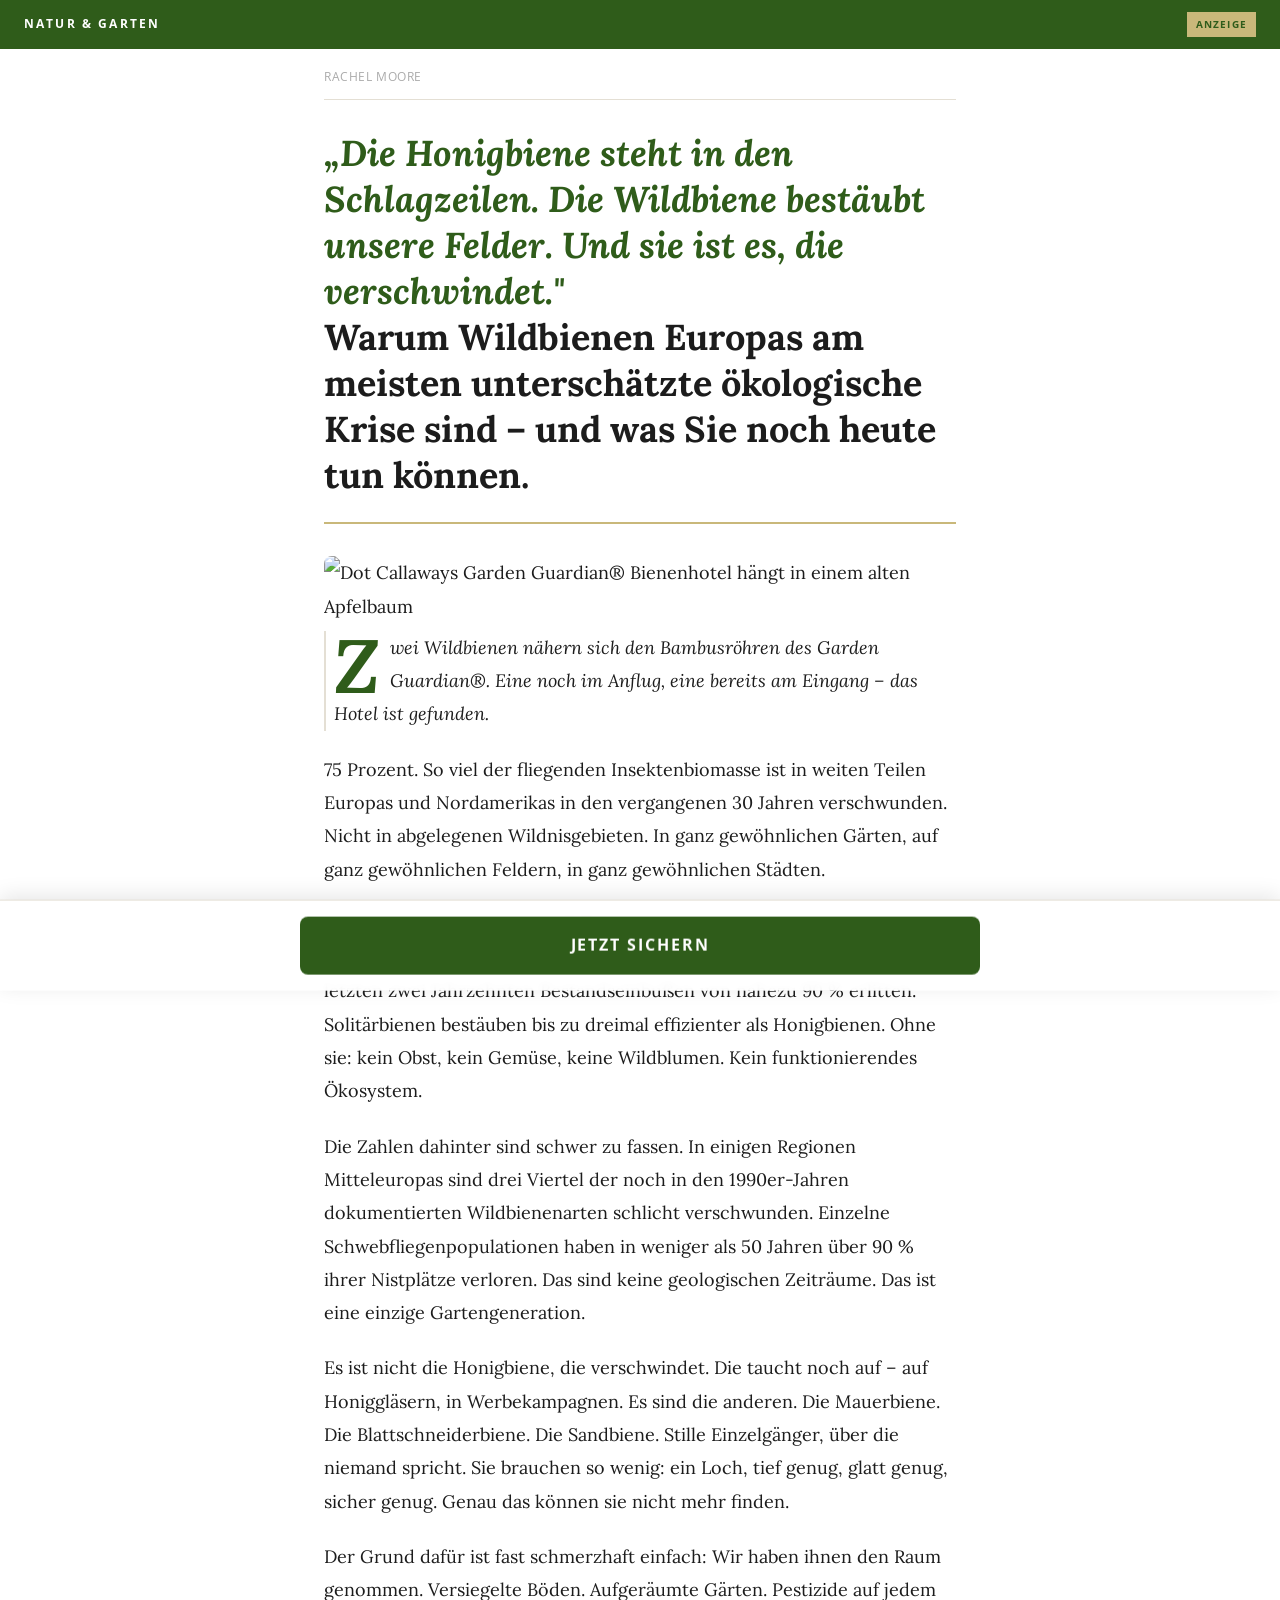
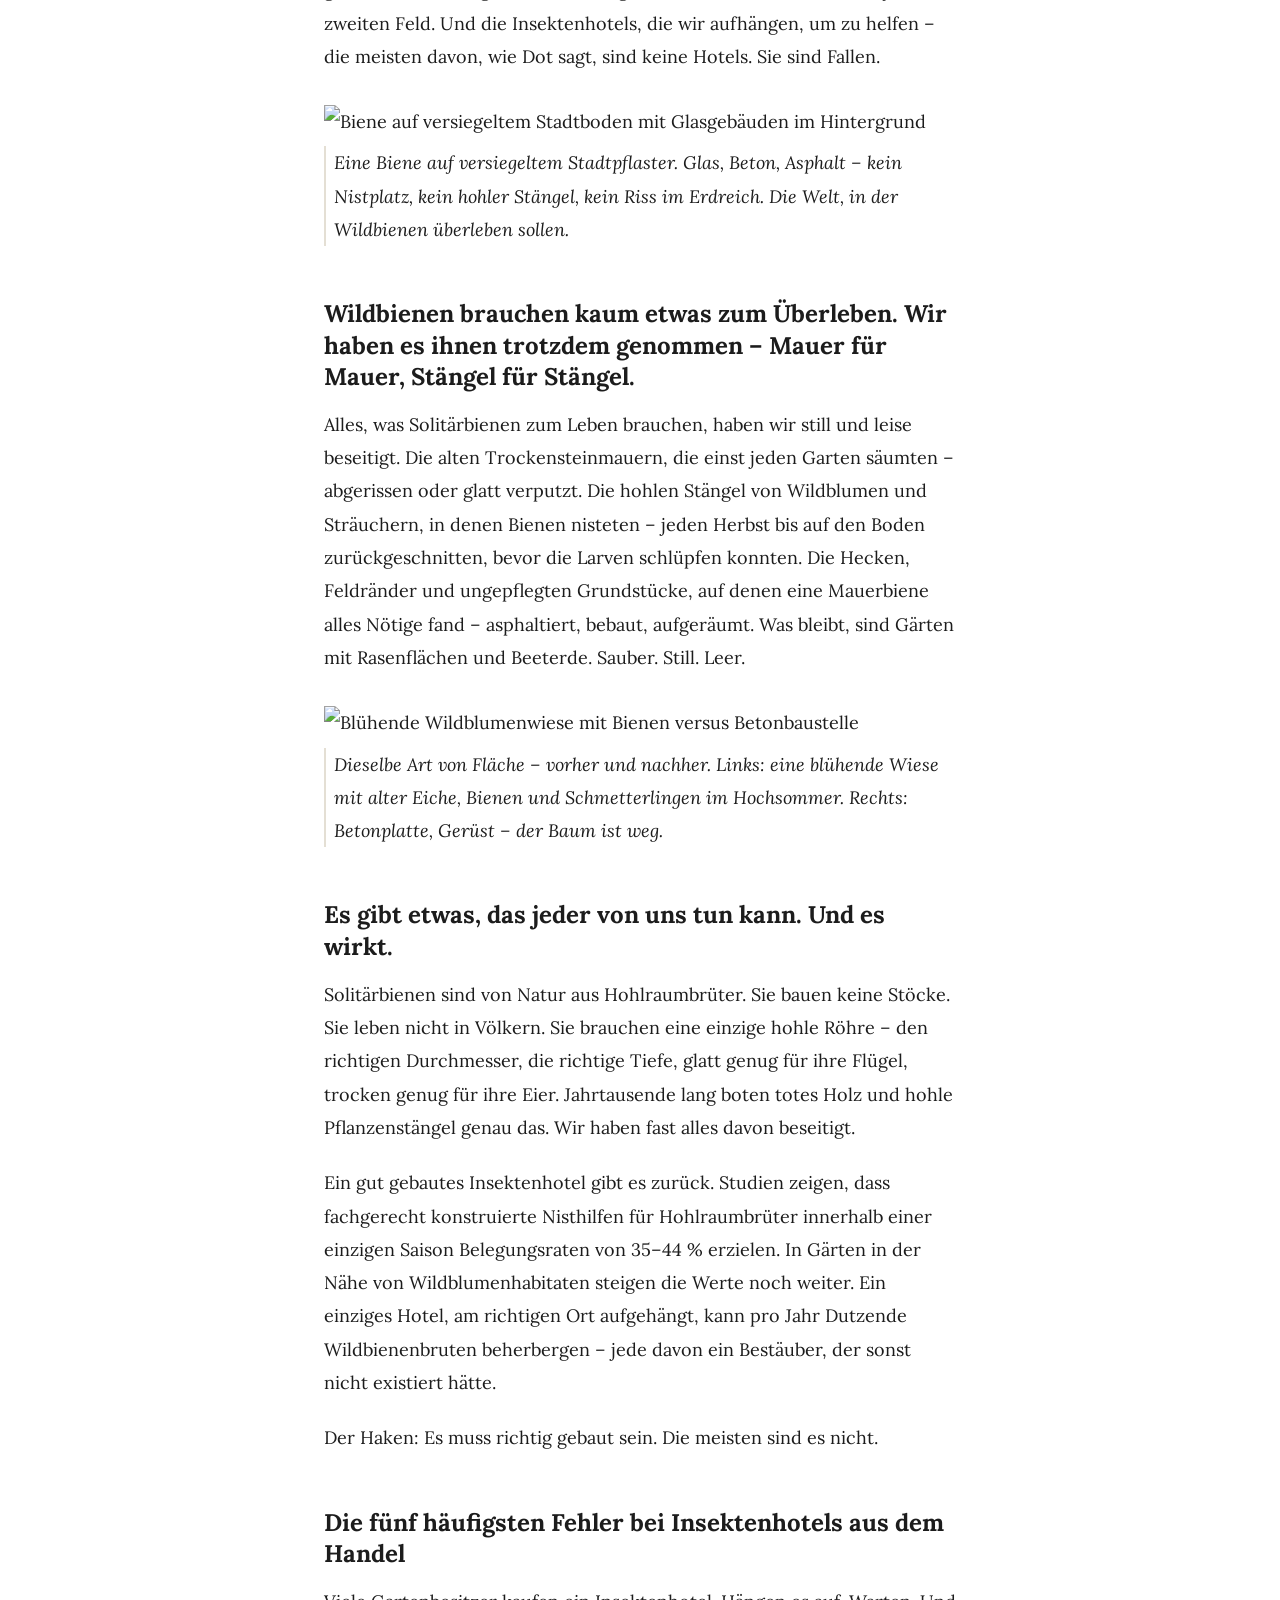
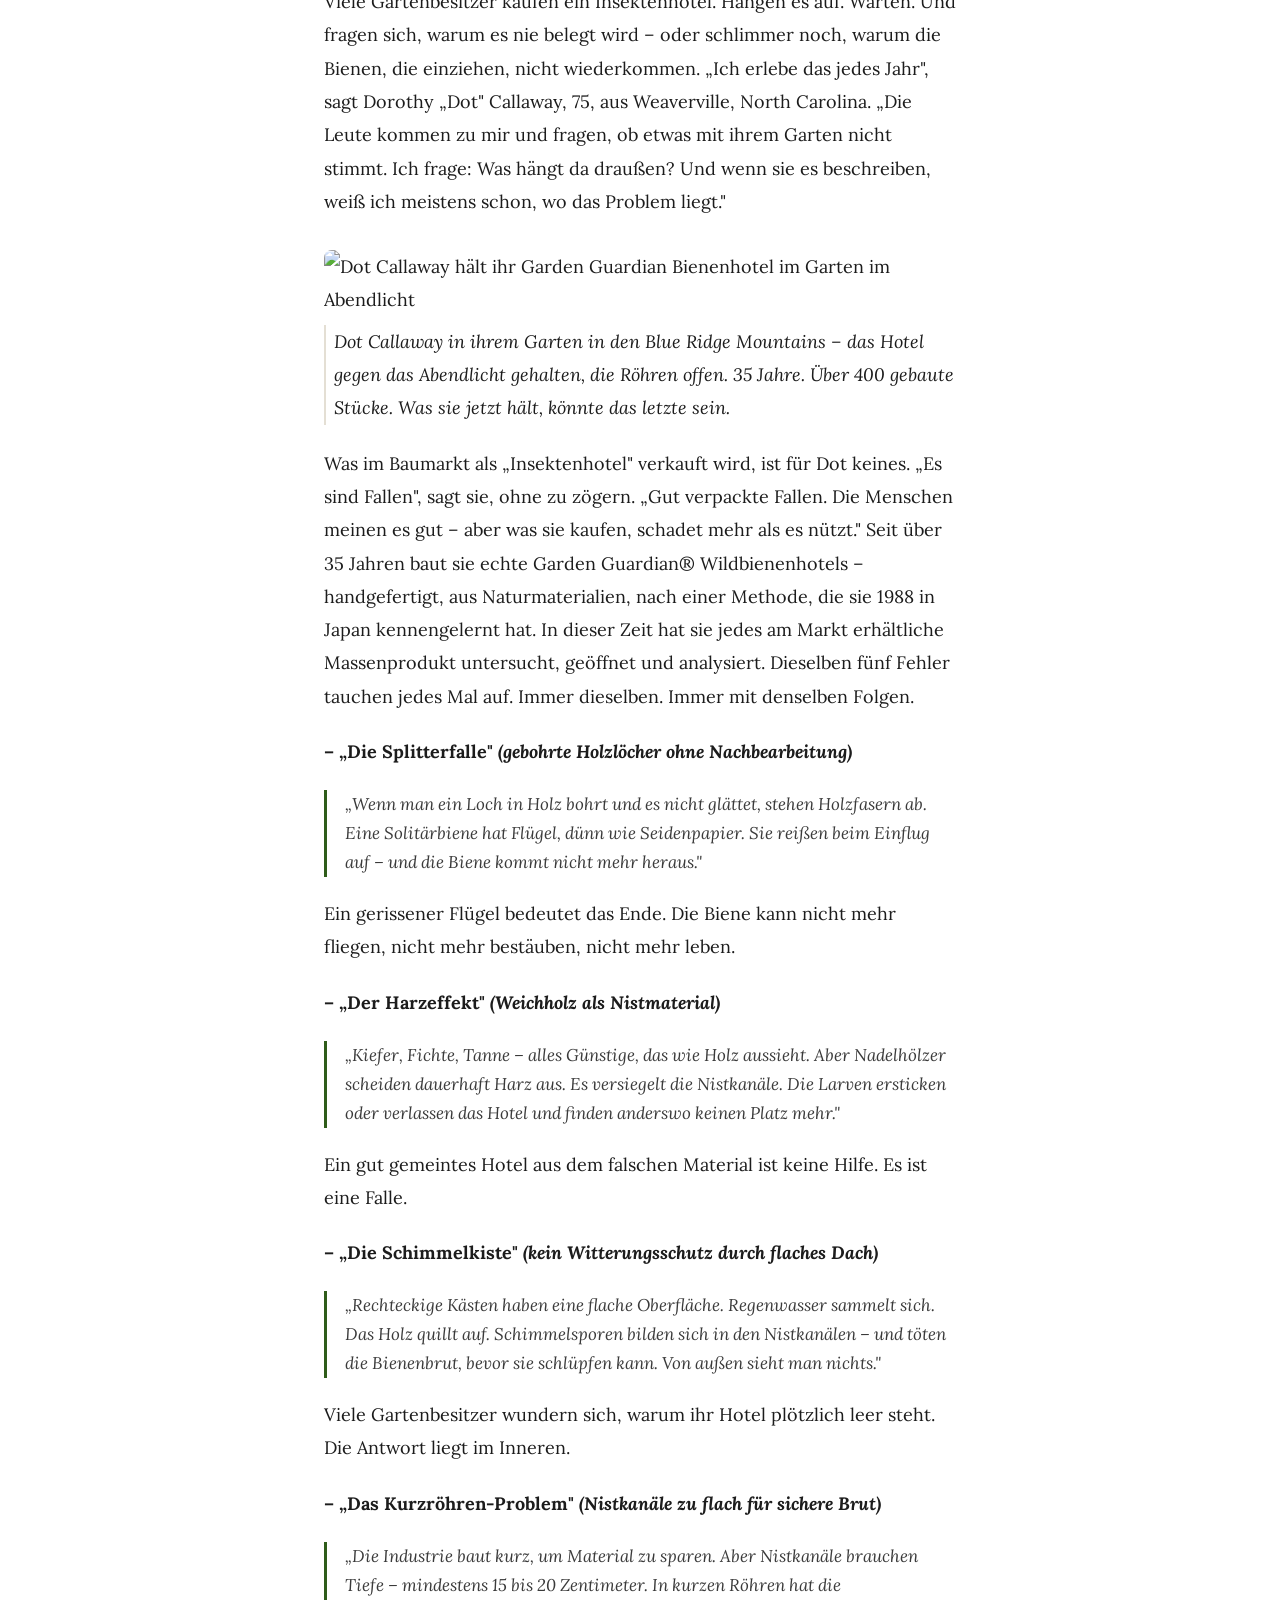
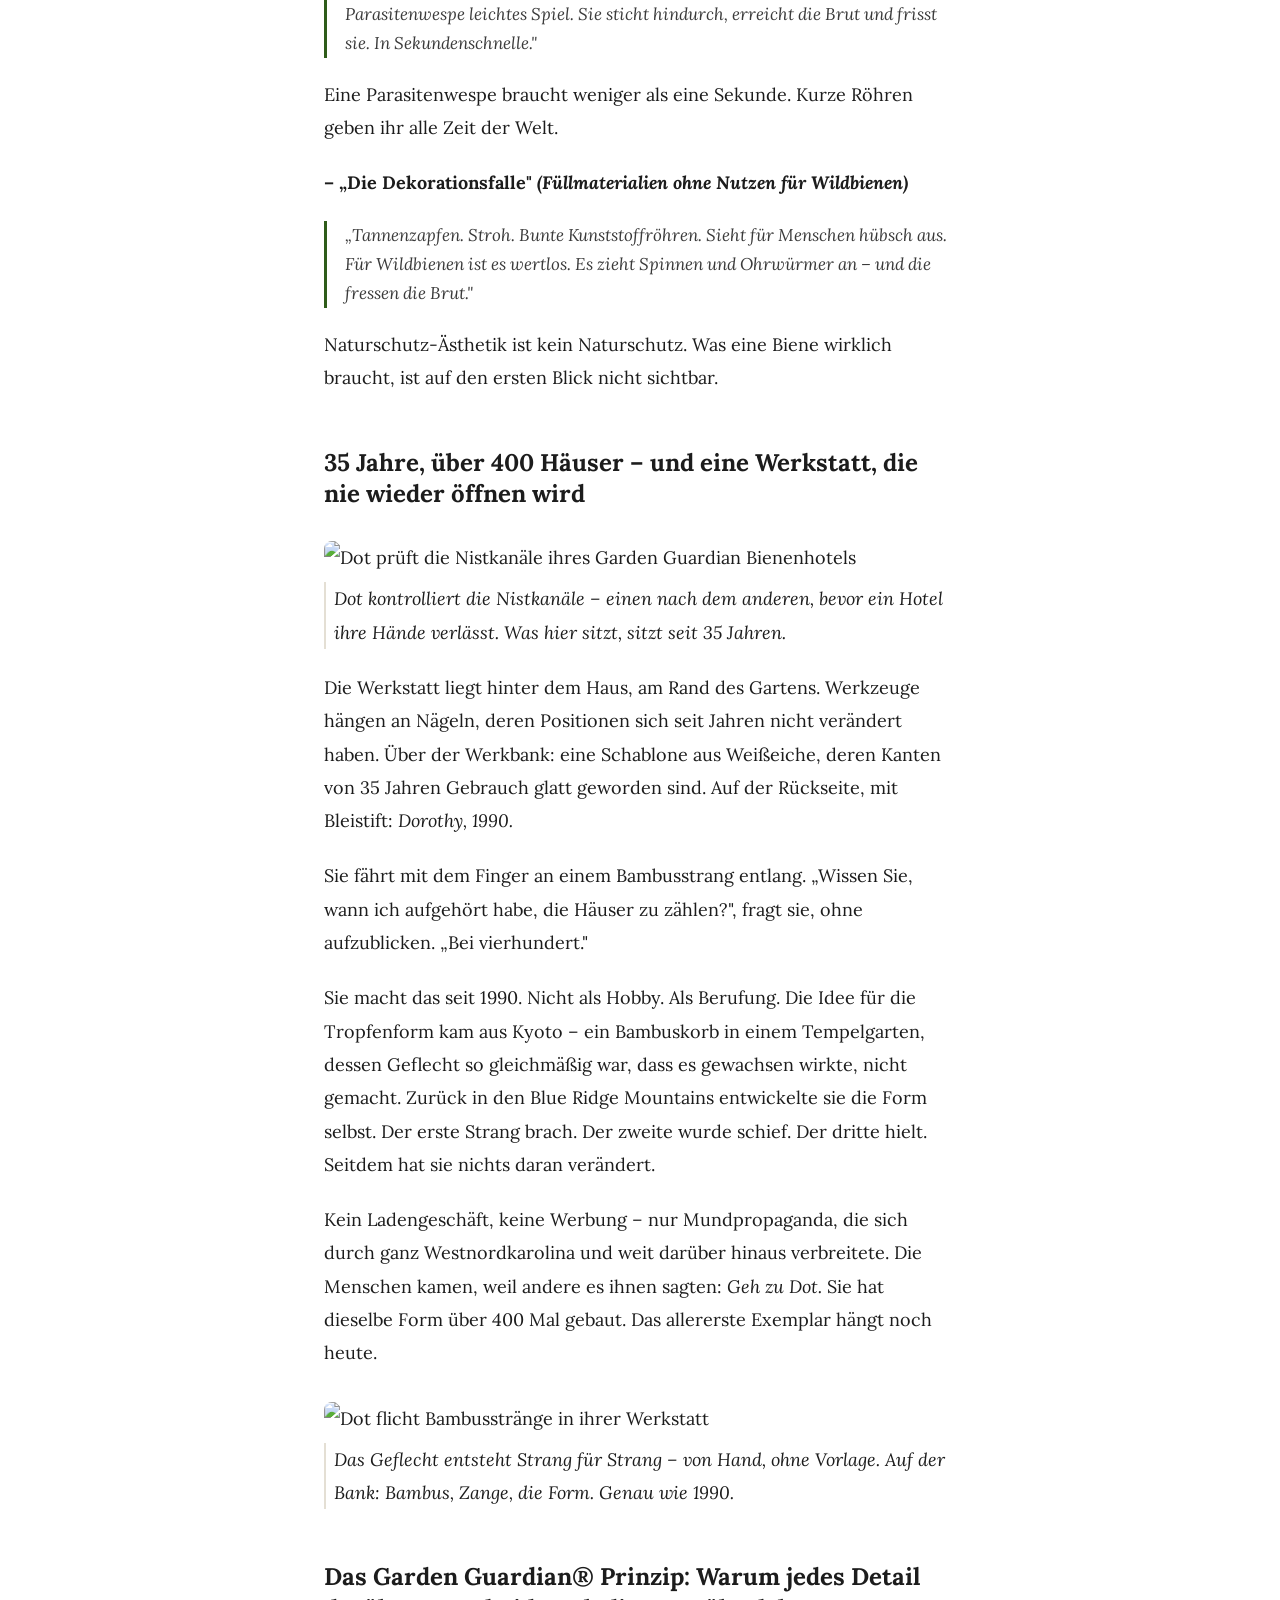
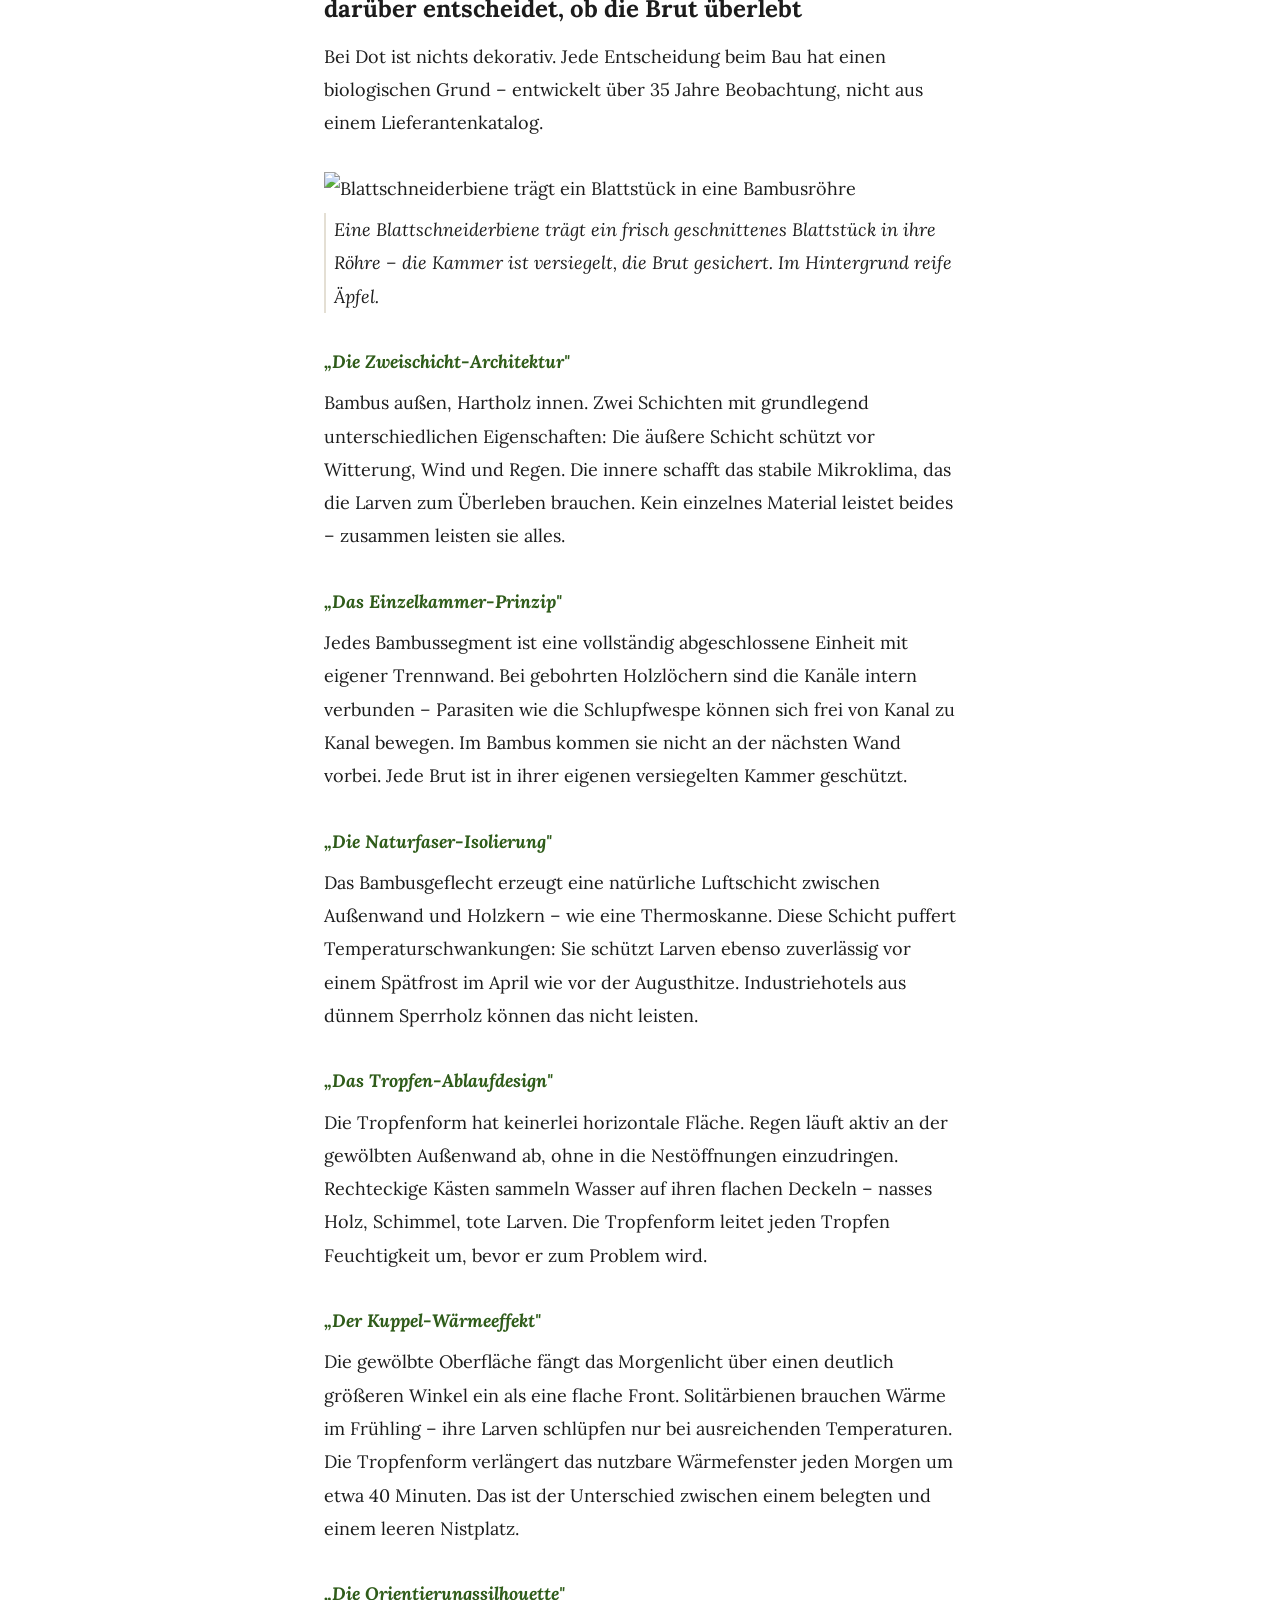
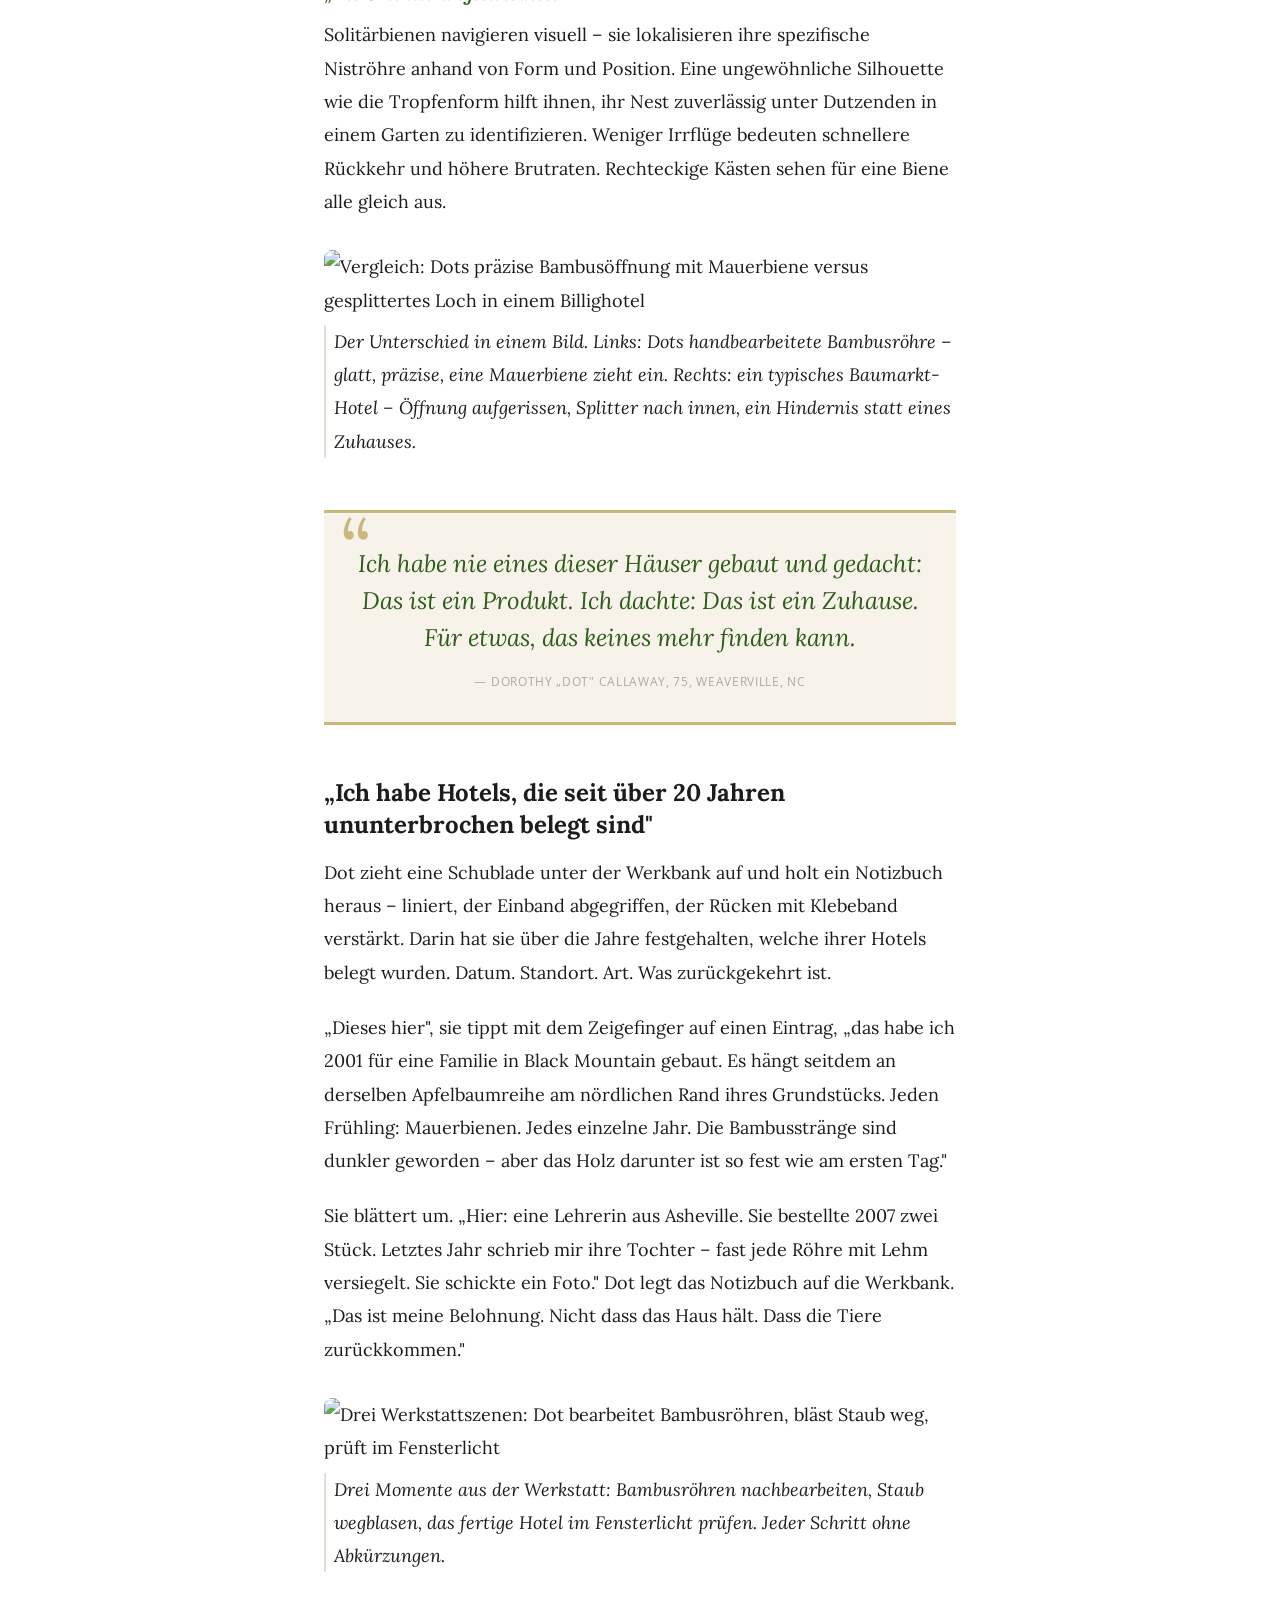
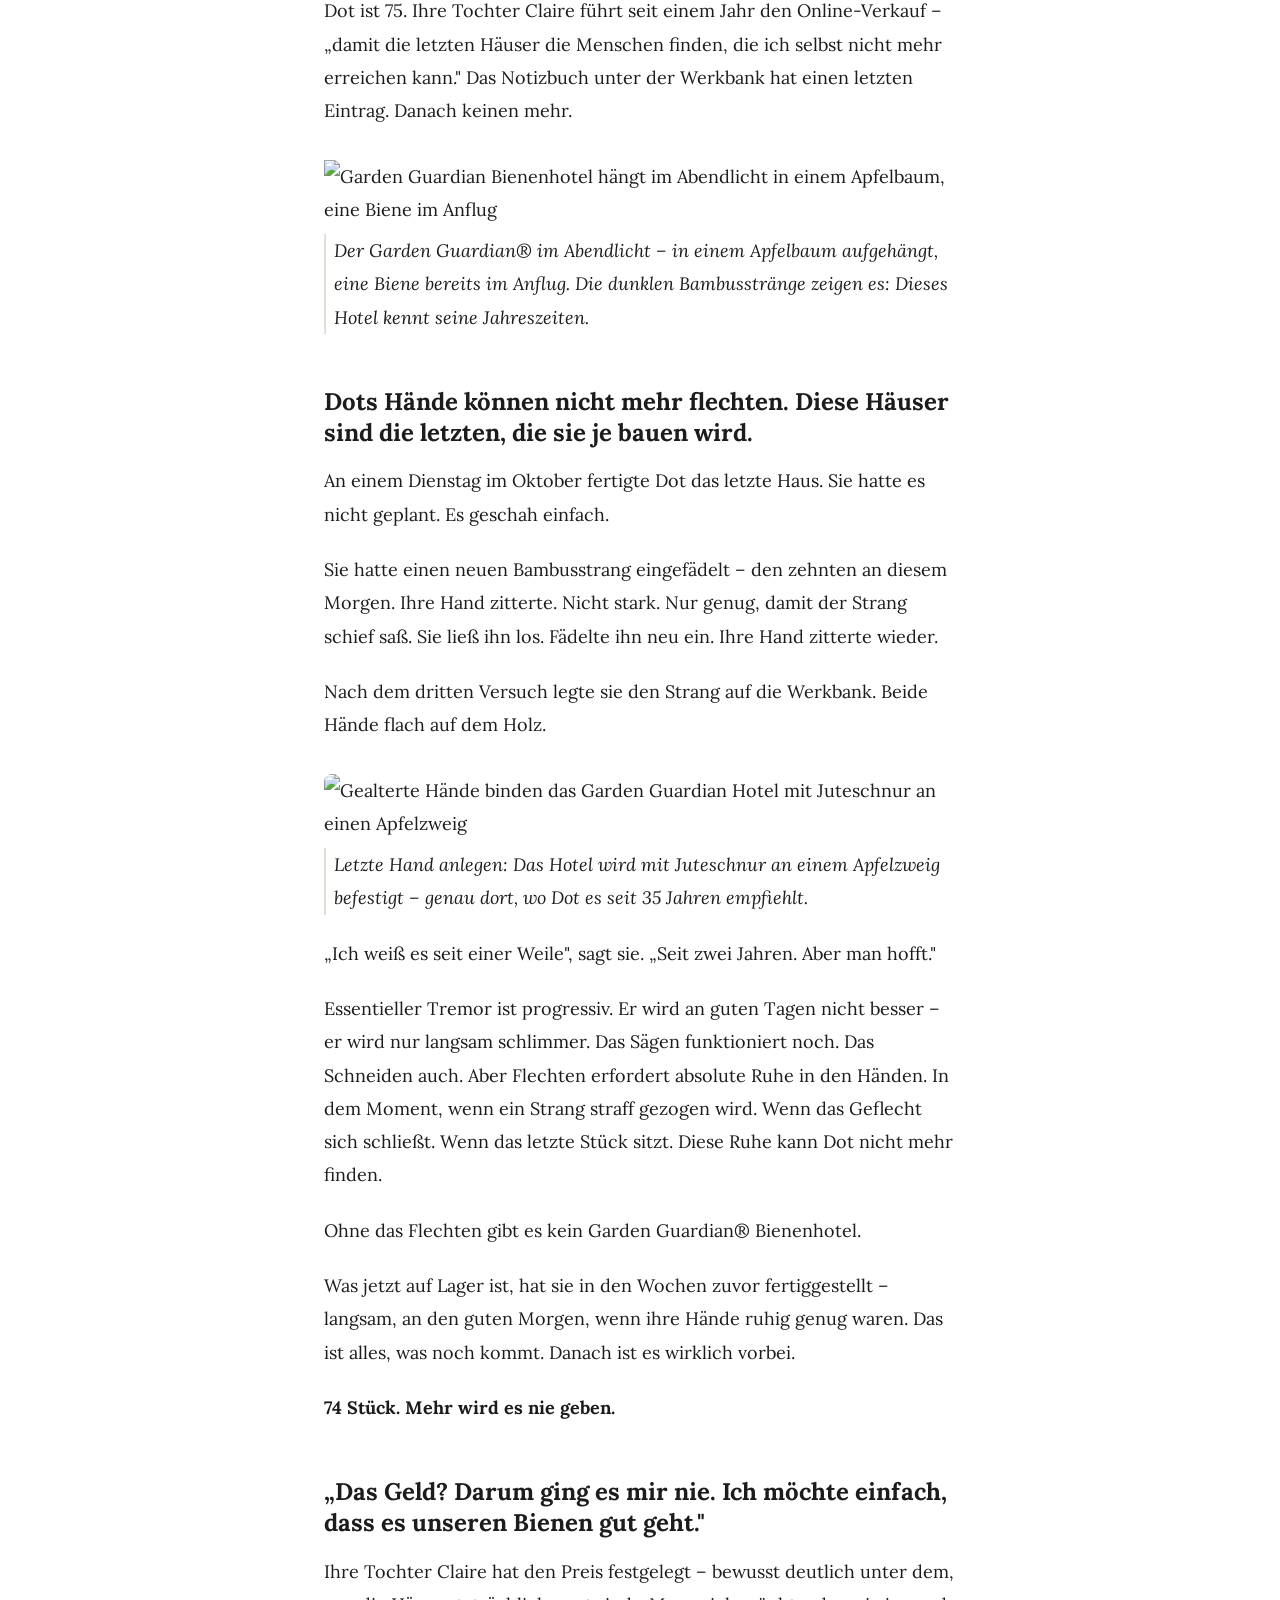
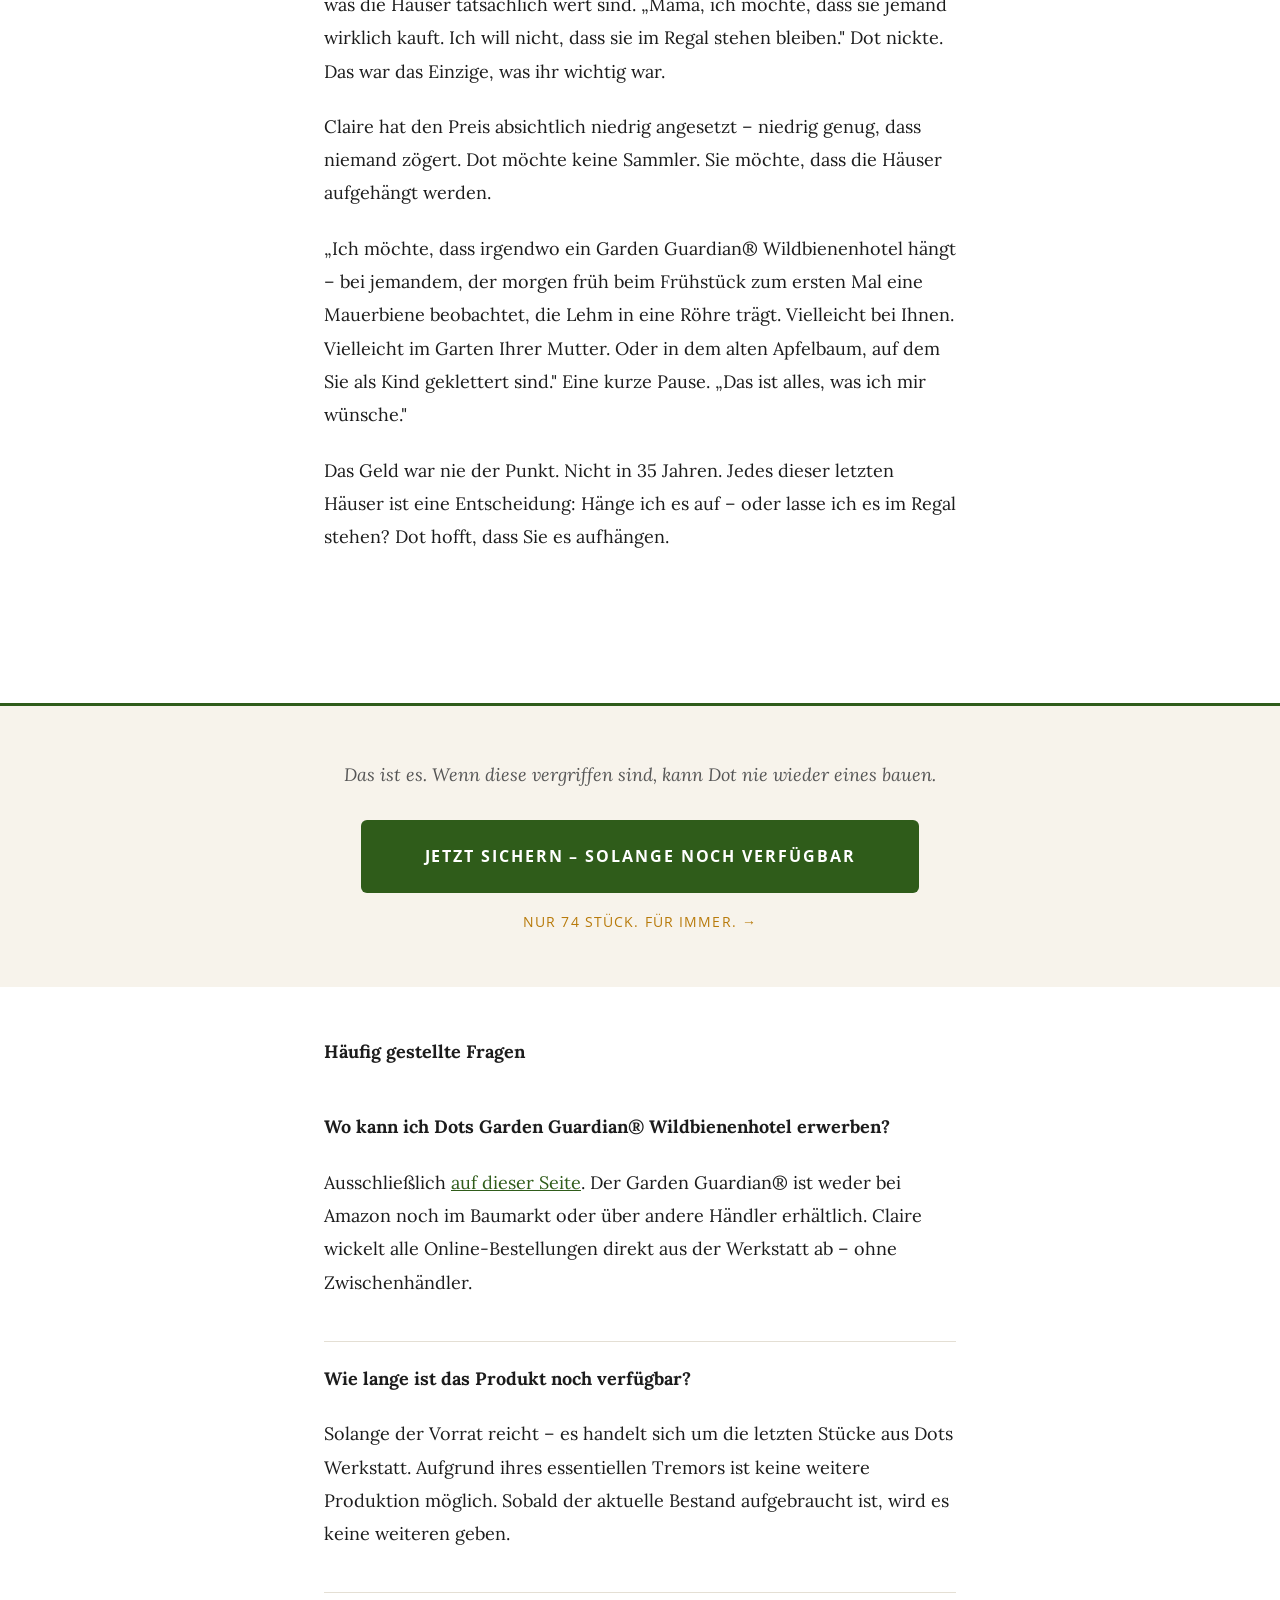
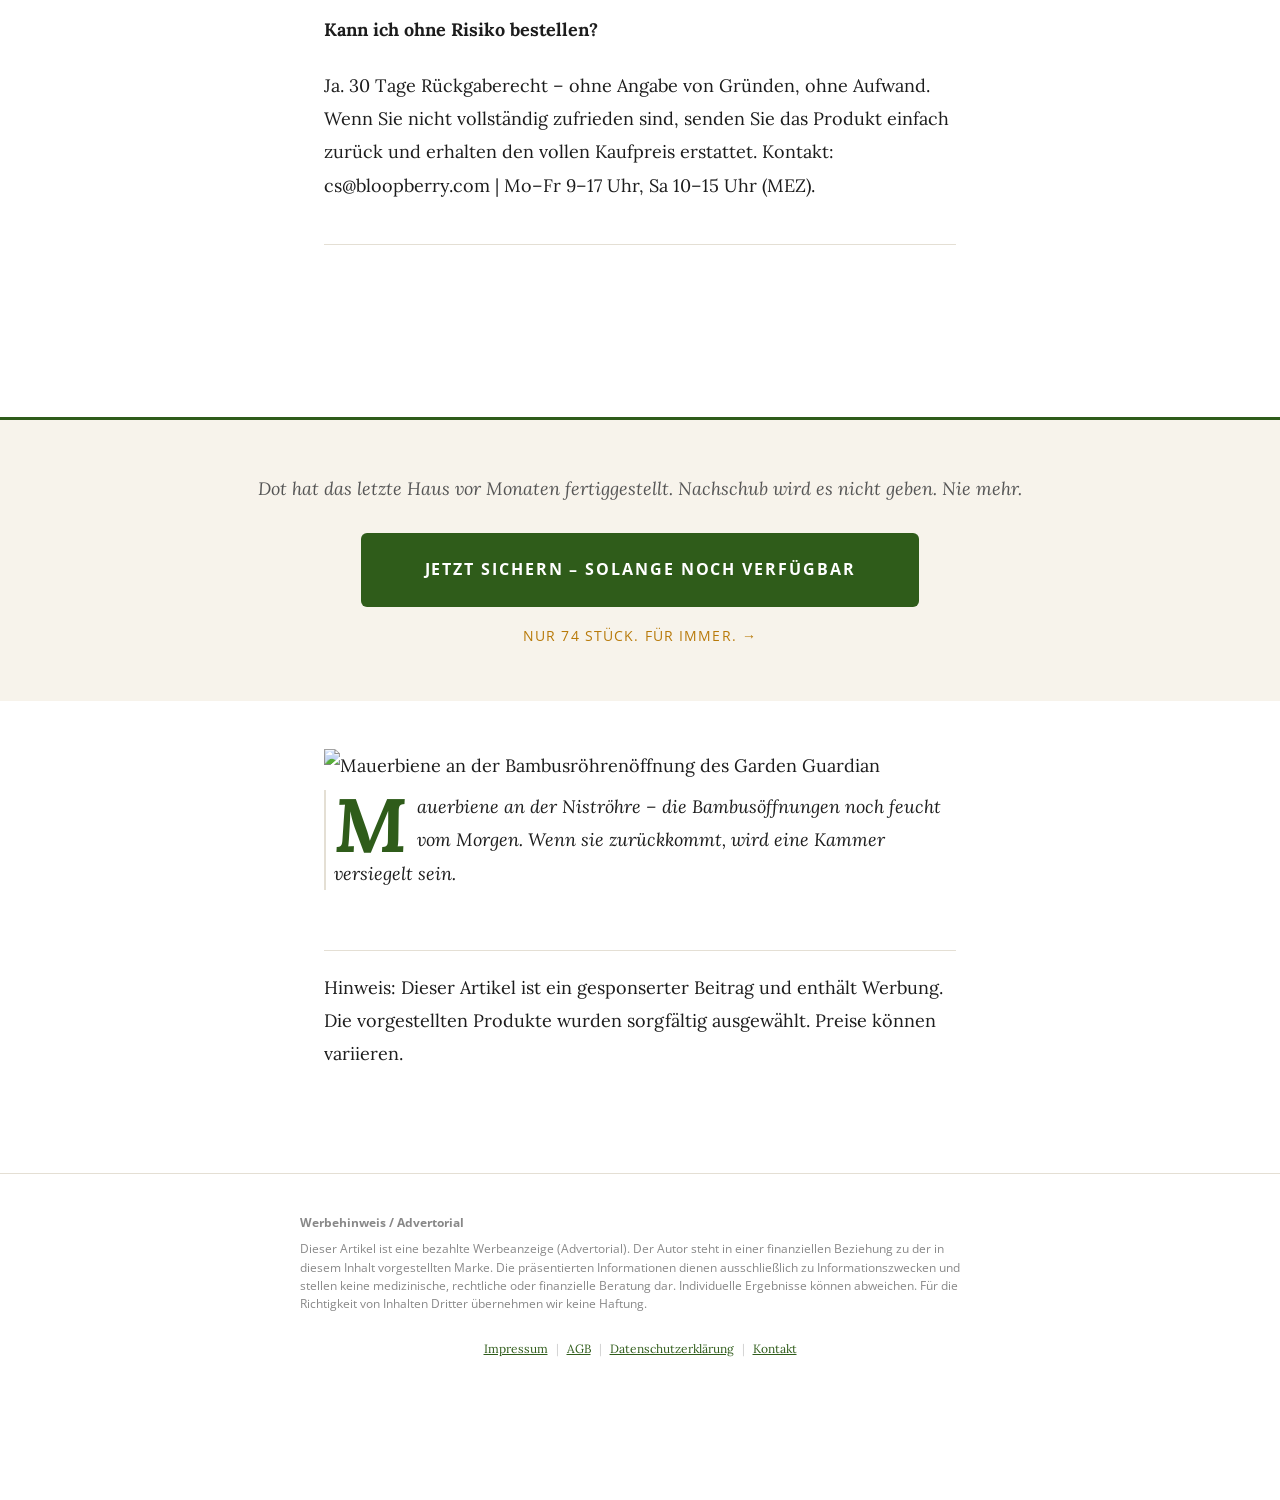
==== commit f13d7917: "Update de.html" ====
--- a/de.html
+++ b/de.html
@@ -36,7 +36,7 @@
 
     <!-- Meta/Byline -->
     <div class="adv-meta">
-      Rachel Moore &nbsp;·&nbsp; <span>Advertorial</span>
+      Rachel Moore
     </div>
 
     <!-- H1 Headline -->
